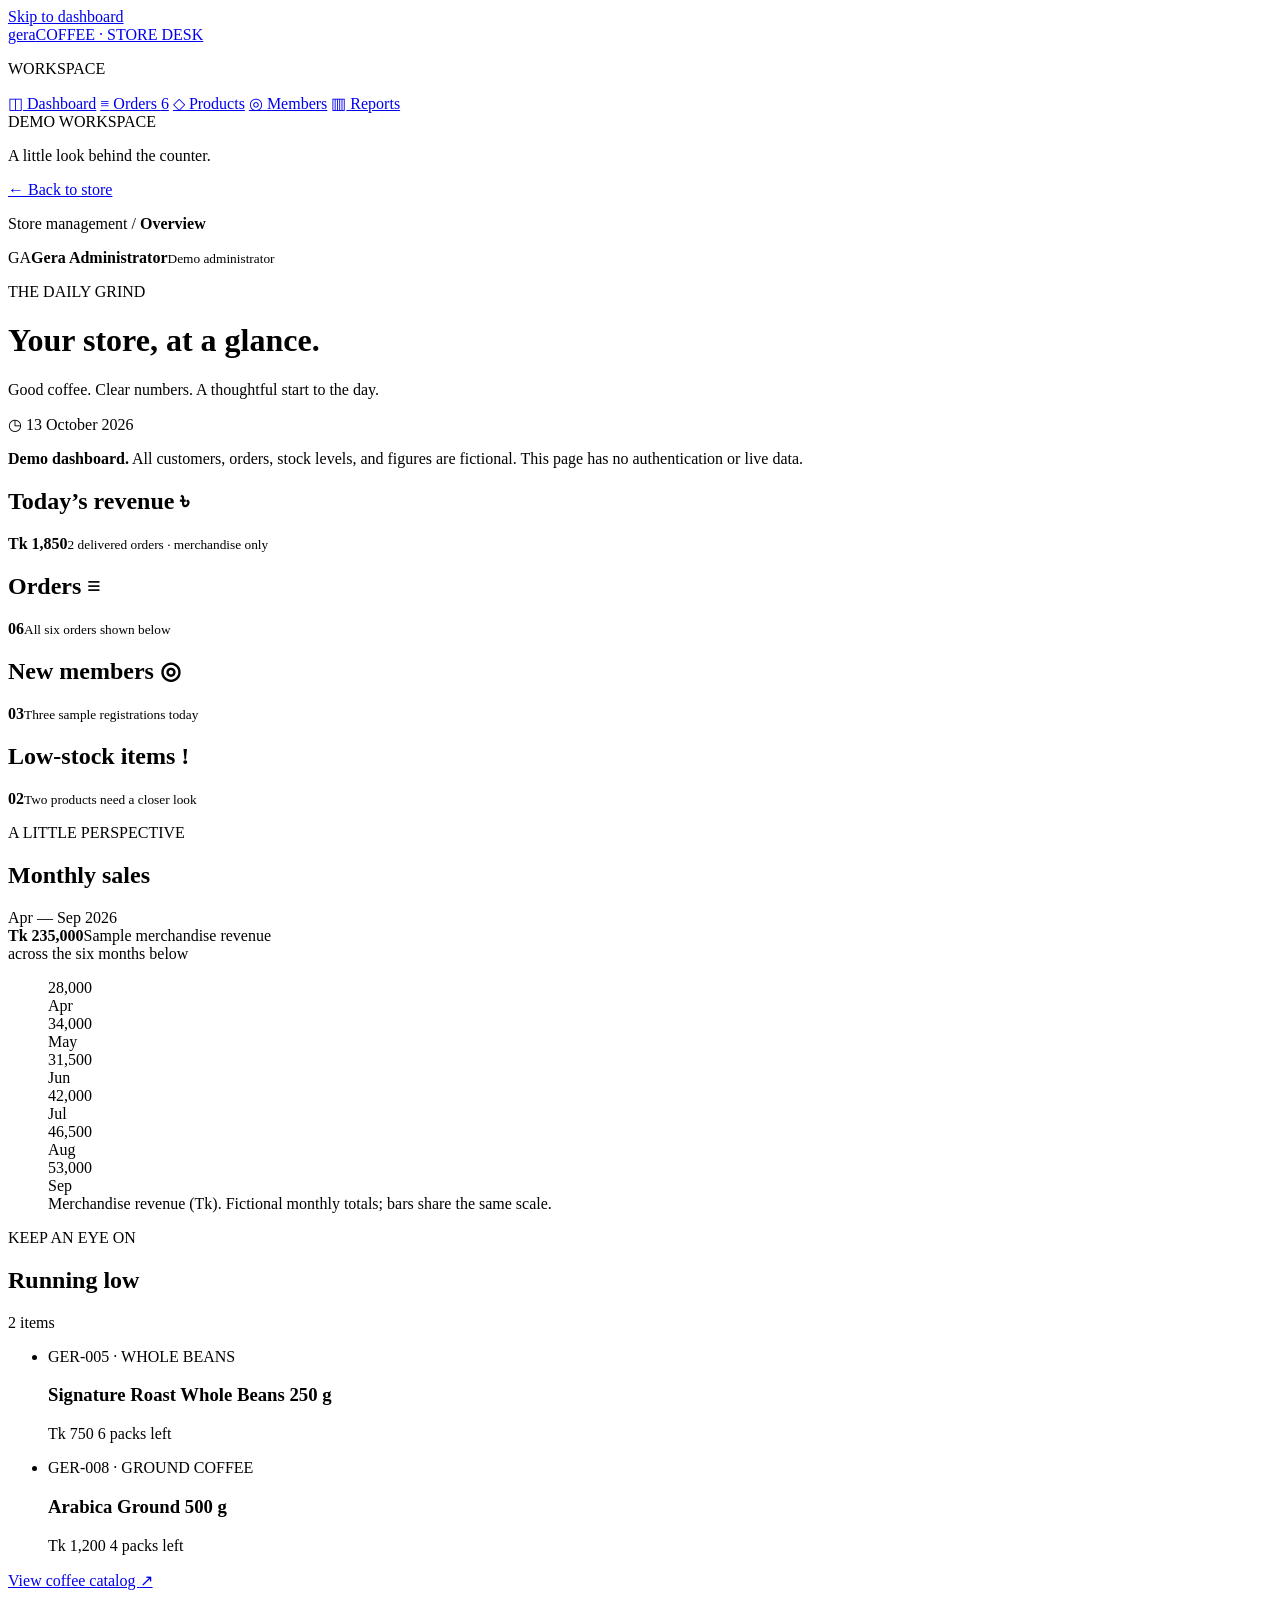
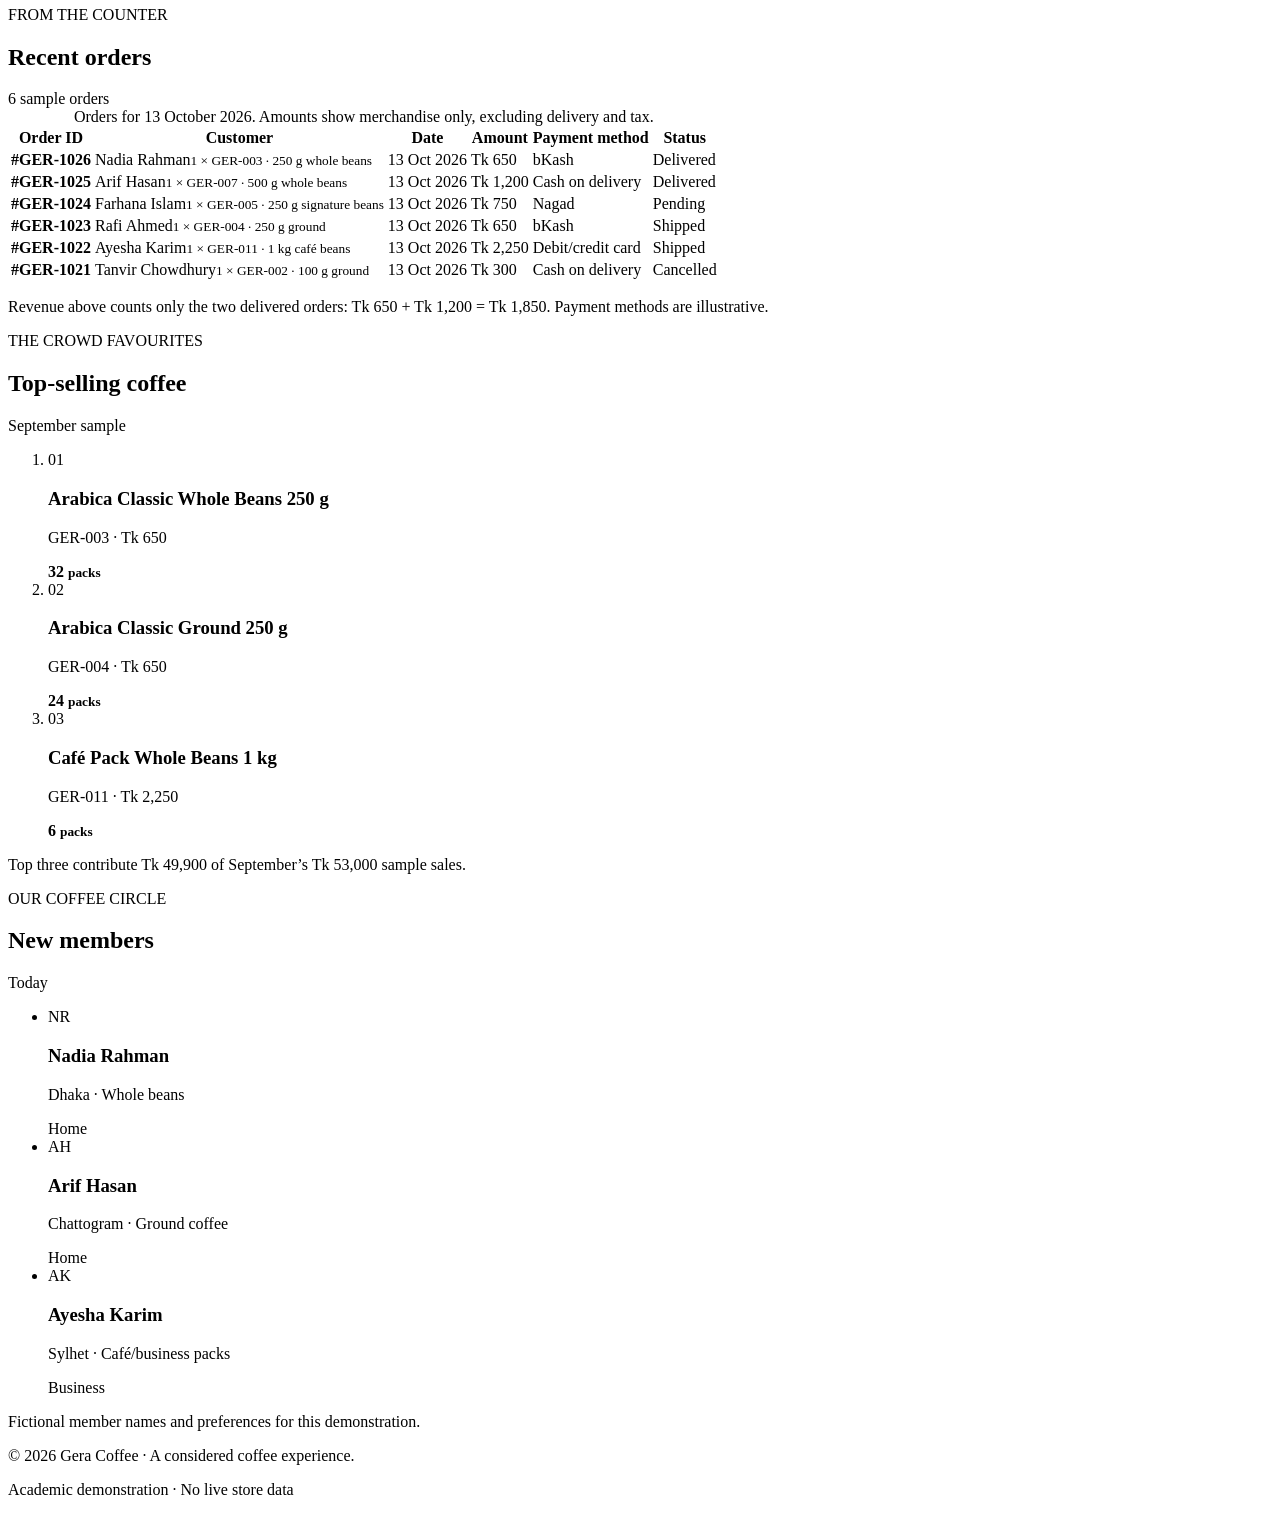
==== admin.html @ 97291df1 "Upload all basic files" ====
<!doctype html>
<!-- Group name: [ADD GROUP NAME]. Members: [ADD EVERY MEMBER NAME AND STUDENT ID]. -->
<html lang="en">
  <head>
    <meta charset="utf-8" />
    <meta name="viewport" content="width=device-width, initial-scale=1" />
    <meta name="robots" content="noindex, nofollow" />
    <meta
      name="description"
      content="Gera Coffee demonstration dashboard with sample orders, sales, products, and members. All figures are fictional."
    />
    <meta name="theme-color" content="#4A281B" />
    <title>Store Dashboard — Gera Coffee Demo</title>
    <link rel="icon" href="images/favicon.svg" type="image/svg+xml">
    <link rel="stylesheet" href="css/style.css" />
    <link rel="stylesheet" href="css/admin.css" />
  </head>
  <body class="admin-body">
    <a class="admin-skip" href="#admin-main">Skip to dashboard</a>
    <div class="admin-layout">
      <!-- Separate dashboard navigation -->
      <aside class="admin-sidebar">
        <a class="admin-brand" href="index.html" aria-label="Gera Coffee home"
          >gera<span>COFFEE · STORE DESK</span></a
        >
        <p class="admin-nav-label">WORKSPACE</p>
        <nav class="admin-nav" aria-label="Administration">
          <a class="admin-nav-active" href="admin.html" aria-current="page"
            ><span aria-hidden="true">◫</span> Dashboard</a
          >
          <a href="#orders"
            ><span aria-hidden="true">≡</span> Orders
            <span class="admin-nav-count">6</span></a
          >
          <a href="#products"><span aria-hidden="true">◇</span> Products</a>
          <a href="#members"><span aria-hidden="true">◎</span> Members</a>
          <a href="#reports"><span aria-hidden="true">▥</span> Reports</a>
        </nav>
        <div class="admin-sidebar-bottom">
          <div class="admin-sidebar-note">
            <span class="admin-small-dot" aria-hidden="true"></span> DEMO
            WORKSPACE
            <p>A little look behind the counter.</p>
          </div>
          <a class="admin-back" href="index.html"
            >← <span>Back to store</span></a
          >
        </div>
      </aside>

      <div class="admin-content">
        <header class="admin-topbar">
          <p>
            Store management <span aria-hidden="true">/</span>
            <strong>Overview</strong>
          </p>
          <div class="admin-profile">
            <span class="admin-avatar" aria-hidden="true">GA</span
            ><span
              ><strong>Gera Administrator</strong
              ><small>Demo administrator</small></span
            >
          </div>
        </header>

        <main id="admin-main" class="admin-main">
          <div class="admin-heading">
            <div>
              <p class="admin-eyebrow">THE DAILY GRIND</p>
              <h1>Your store, at a glance.</h1>
              <p>Good coffee. Clear numbers. A thoughtful start to the day.</p>
            </div>
            <p class="admin-date">
              <span aria-hidden="true">◷</span> 13 October 2026
            </p>
          </div>
          <p class="admin-demo-note">
            <strong>Demo dashboard.</strong> All customers, orders, stock
            levels, and figures are fictional. This page has no authentication
            or live data.
          </p>

          <!-- Four summary cards use the same figures as the tables below. -->
          <section class="admin-stats" aria-label="Today's summary">
            <article class="admin-stat">
              <h2>Today’s revenue <span aria-hidden="true">৳</span></h2>
              <strong>Tk 1,850</strong
              ><small>2 delivered orders · merchandise only</small>
            </article>
            <article class="admin-stat">
              <h2>Orders <span aria-hidden="true">≡</span></h2>
              <strong>06</strong><small>All six orders shown below</small>
            </article>
            <article class="admin-stat">
              <h2>New members <span aria-hidden="true">◎</span></h2>
              <strong>03</strong><small>Three sample registrations today</small>
            </article>
            <article class="admin-stat admin-stat-alert">
              <h2>Low-stock items <span aria-hidden="true">!</span></h2>
              <strong>02</strong><small>Two products need a closer look</small>
            </article>
          </section>

          <div class="admin-report-grid">
            <!-- The chart is constructed entirely with HTML and CSS. -->
            <section
              id="reports"
              class="admin-panel admin-report"
              aria-labelledby="admin-sales-title"
            >
              <div class="admin-panel-heading">
                <div>
                  <p class="admin-eyebrow">A LITTLE PERSPECTIVE</p>
                  <h2 id="admin-sales-title">Monthly sales</h2>
                </div>
                <span class="admin-period">Apr — Sep 2026</span>
              </div>
              <div class="admin-chart-summary">
                <strong>Tk 235,000</strong
                ><span
                  >Sample merchandise revenue<br />across the six months
                  below</span
                >
              </div>
              <figure class="admin-chart">
                <div
                  class="admin-bars"
                  role="list"
                  aria-label="Sample monthly revenue in Bangladeshi taka"
                >
                  <div class="admin-bar-item" role="listitem">
                    <span class="admin-bar-value">28,000</span>
                    <div class="admin-bar-track">
                      <span
                        class="admin-bar admin-bar-apr"
                        aria-hidden="true"
                      ></span>
                    </div>
                    <span class="admin-bar-label">Apr</span>
                  </div>
                  <div class="admin-bar-item" role="listitem">
                    <span class="admin-bar-value">34,000</span>
                    <div class="admin-bar-track">
                      <span
                        class="admin-bar admin-bar-may"
                        aria-hidden="true"
                      ></span>
                    </div>
                    <span class="admin-bar-label">May</span>
                  </div>
                  <div class="admin-bar-item" role="listitem">
                    <span class="admin-bar-value">31,500</span>
                    <div class="admin-bar-track">
                      <span
                        class="admin-bar admin-bar-jun"
                        aria-hidden="true"
                      ></span>
                    </div>
                    <span class="admin-bar-label">Jun</span>
                  </div>
                  <div class="admin-bar-item" role="listitem">
                    <span class="admin-bar-value">42,000</span>
                    <div class="admin-bar-track">
                      <span
                        class="admin-bar admin-bar-jul"
                        aria-hidden="true"
                      ></span>
                    </div>
                    <span class="admin-bar-label">Jul</span>
                  </div>
                  <div class="admin-bar-item" role="listitem">
                    <span class="admin-bar-value">46,500</span>
                    <div class="admin-bar-track">
                      <span
                        class="admin-bar admin-bar-aug"
                        aria-hidden="true"
                      ></span>
                    </div>
                    <span class="admin-bar-label">Aug</span>
                  </div>
                  <div class="admin-bar-item" role="listitem">
                    <span class="admin-bar-value">53,000</span>
                    <div class="admin-bar-track">
                      <span
                        class="admin-bar admin-bar-sep"
                        aria-hidden="true"
                      ></span>
                    </div>
                    <span class="admin-bar-label">Sep</span>
                  </div>
                </div>
                <figcaption>
                  <span class="admin-chart-key" aria-hidden="true"></span>
                  Merchandise revenue (Tk). Fictional monthly totals; bars share
                  the same scale.
                </figcaption>
              </figure>
            </section>

            <section
              class="admin-panel admin-stock"
              aria-labelledby="admin-stock-title"
            >
              <div class="admin-panel-heading">
                <div>
                  <p class="admin-eyebrow">KEEP AN EYE ON</p>
                  <h2 id="admin-stock-title">Running low</h2>
                </div>
                <span class="admin-alert-count">2 items</span>
              </div>
              <ul class="admin-stock-list">
                <li>
                  <span class="admin-stock-sku">GER-005 · WHOLE BEANS</span>
                  <h3>Signature Roast Whole Beans 250 g</h3>
                  <p>Tk 750 <span>6 packs left</span></p>
                  <div class="admin-stock-track" aria-hidden="true">
                    <span class="admin-stock-level-six"></span>
                  </div>
                </li>
                <li>
                  <span class="admin-stock-sku">GER-008 · GROUND COFFEE</span>
                  <h3>Arabica Ground 500 g</h3>
                  <p>Tk 1,200 <span>4 packs left</span></p>
                  <div class="admin-stock-track" aria-hidden="true">
                    <span class="admin-stock-level-four"></span>
                  </div>
                </li>
              </ul>
              <a class="admin-text-link" href="catalog.html"
                >View coffee catalog <span aria-hidden="true">↗</span></a
              >
            </section>
          </div>

          <!-- Recent orders: all amounts are merchandise totals, not payment requests. -->
          <section
            id="orders"
            class="admin-panel admin-orders"
            aria-labelledby="admin-orders-title"
          >
            <div class="admin-panel-heading">
              <div>
                <p class="admin-eyebrow">FROM THE COUNTER</p>
                <h2 id="admin-orders-title">Recent orders</h2>
              </div>
              <span class="admin-period">6 sample orders</span>
            </div>
            <div
              class="admin-table-wrap"
              tabindex="0"
              role="region"
              aria-label="Recent orders, scroll horizontally on small screens"
            >
              <table class="admin-table">
                <caption>
                  Orders for 13 October 2026. Amounts show merchandise only,
                  excluding delivery and tax.
                </caption>
                <thead>
                  <tr>
                    <th scope="col">Order ID</th>
                    <th scope="col">Customer</th>
                    <th scope="col">Date</th>
                    <th scope="col">Amount</th>
                    <th scope="col">Payment method</th>
                    <th scope="col">Status</th>
                  </tr>
                </thead>
                <tbody>
                  <tr>
                    <th scope="row">#GER-1026</th>
                    <td>
                      Nadia Rahman<small>1 × GER-003 · 250 g whole beans</small>
                    </td>
                    <td><time datetime="2026-10-13">13 Oct 2026</time></td>
                    <td>Tk 650</td>
                    <td>bKash</td>
                    <td>
                      <span class="admin-status status--delivered"
                        >Delivered</span
                      >
                    </td>
                  </tr>
                  <tr>
                    <th scope="row">#GER-1025</th>
                    <td>
                      Arif Hasan<small>1 × GER-007 · 500 g whole beans</small>
                    </td>
                    <td><time datetime="2026-10-13">13 Oct 2026</time></td>
                    <td>Tk 1,200</td>
                    <td>Cash on delivery</td>
                    <td>
                      <span class="admin-status status--delivered"
                        >Delivered</span
                      >
                    </td>
                  </tr>
                  <tr>
                    <th scope="row">#GER-1024</th>
                    <td>
                      Farhana Islam<small
                        >1 × GER-005 · 250 g signature beans</small
                      >
                    </td>
                    <td><time datetime="2026-10-13">13 Oct 2026</time></td>
                    <td>Tk 750</td>
                    <td>Nagad</td>
                    <td>
                      <span class="admin-status status--pending">Pending</span>
                    </td>
                  </tr>
                  <tr>
                    <th scope="row">#GER-1023</th>
                    <td>Rafi Ahmed<small>1 × GER-004 · 250 g ground</small></td>
                    <td><time datetime="2026-10-13">13 Oct 2026</time></td>
                    <td>Tk 650</td>
                    <td>bKash</td>
                    <td>
                      <span class="admin-status status--shipped">Shipped</span>
                    </td>
                  </tr>
                  <tr>
                    <th scope="row">#GER-1022</th>
                    <td>
                      Ayesha Karim<small>1 × GER-011 · 1 kg café beans</small>
                    </td>
                    <td><time datetime="2026-10-13">13 Oct 2026</time></td>
                    <td>Tk 2,250</td>
                    <td>Debit/credit card</td>
                    <td>
                      <span class="admin-status status--shipped">Shipped</span>
                    </td>
                  </tr>
                  <tr>
                    <th scope="row">#GER-1021</th>
                    <td>
                      Tanvir Chowdhury<small>1 × GER-002 · 100 g ground</small>
                    </td>
                    <td><time datetime="2026-10-13">13 Oct 2026</time></td>
                    <td>Tk 300</td>
                    <td>Cash on delivery</td>
                    <td>
                      <span class="admin-status status--cancelled"
                        >Cancelled</span
                      >
                    </td>
                  </tr>
                </tbody>
              </table>
            </div>
            <p class="admin-table-note">
              Revenue above counts only the two delivered orders: Tk 650 + Tk
              1,200 = Tk 1,850. Payment methods are illustrative.
            </p>
          </section>

          <div class="admin-bottom-grid">
            <section
              id="products"
              class="admin-panel"
              aria-labelledby="admin-products-title"
            >
              <div class="admin-panel-heading">
                <div>
                  <p class="admin-eyebrow">THE CROWD FAVOURITES</p>
                  <h2 id="admin-products-title">Top-selling coffee</h2>
                </div>
                <span class="admin-period">September sample</span>
              </div>
              <ol class="admin-product-list">
                <li>
                  <span class="admin-product-rank">01</span>
                  <div>
                    <h3>Arabica Classic Whole Beans 250 g</h3>
                    <p>GER-003 · Tk 650</p>
                  </div>
                  <strong>32 <small>packs</small></strong>
                </li>
                <li>
                  <span class="admin-product-rank">02</span>
                  <div>
                    <h3>Arabica Classic Ground 250 g</h3>
                    <p>GER-004 · Tk 650</p>
                  </div>
                  <strong>24 <small>packs</small></strong>
                </li>
                <li>
                  <span class="admin-product-rank">03</span>
                  <div>
                    <h3>Café Pack Whole Beans 1 kg</h3>
                    <p>GER-011 · Tk 2,250</p>
                  </div>
                  <strong>6 <small>packs</small></strong>
                </li>
              </ol>
              <p class="admin-panel-note">
                Top three contribute Tk 49,900 of September’s Tk 53,000 sample
                sales.
              </p>
            </section>
            <section
              id="members"
              class="admin-panel"
              aria-labelledby="admin-members-title"
            >
              <div class="admin-panel-heading">
                <div>
                  <p class="admin-eyebrow">OUR COFFEE CIRCLE</p>
                  <h2 id="admin-members-title">New members</h2>
                </div>
                <span class="admin-period">Today</span>
              </div>
              <ul class="admin-member-list">
                <li>
                  <span class="admin-member-avatar" aria-hidden="true">NR</span>
                  <div>
                    <h3>Nadia Rahman</h3>
                    <p>Dhaka · Whole beans</p>
                  </div>
                  <span class="admin-member-tag">Home</span>
                </li>
                <li>
                  <span class="admin-member-avatar" aria-hidden="true">AH</span>
                  <div>
                    <h3>Arif Hasan</h3>
                    <p>Chattogram · Ground coffee</p>
                  </div>
                  <span class="admin-member-tag">Home</span>
                </li>
                <li>
                  <span class="admin-member-avatar" aria-hidden="true">AK</span>
                  <div>
                    <h3>Ayesha Karim</h3>
                    <p>Sylhet · Café/business packs</p>
                  </div>
                  <span class="admin-member-tag">Business</span>
                </li>
              </ul>
              <p class="admin-panel-note">
                Fictional member names and preferences for this demonstration.
              </p>
            </section>
          </div>
        </main>
        <footer class="admin-footer">
          <p>© 2026 Gera Coffee · A considered coffee experience.</p>
          <p>Academic demonstration · No live store data</p>
        </footer>
      </div>
    </div>
  </body>
</html>
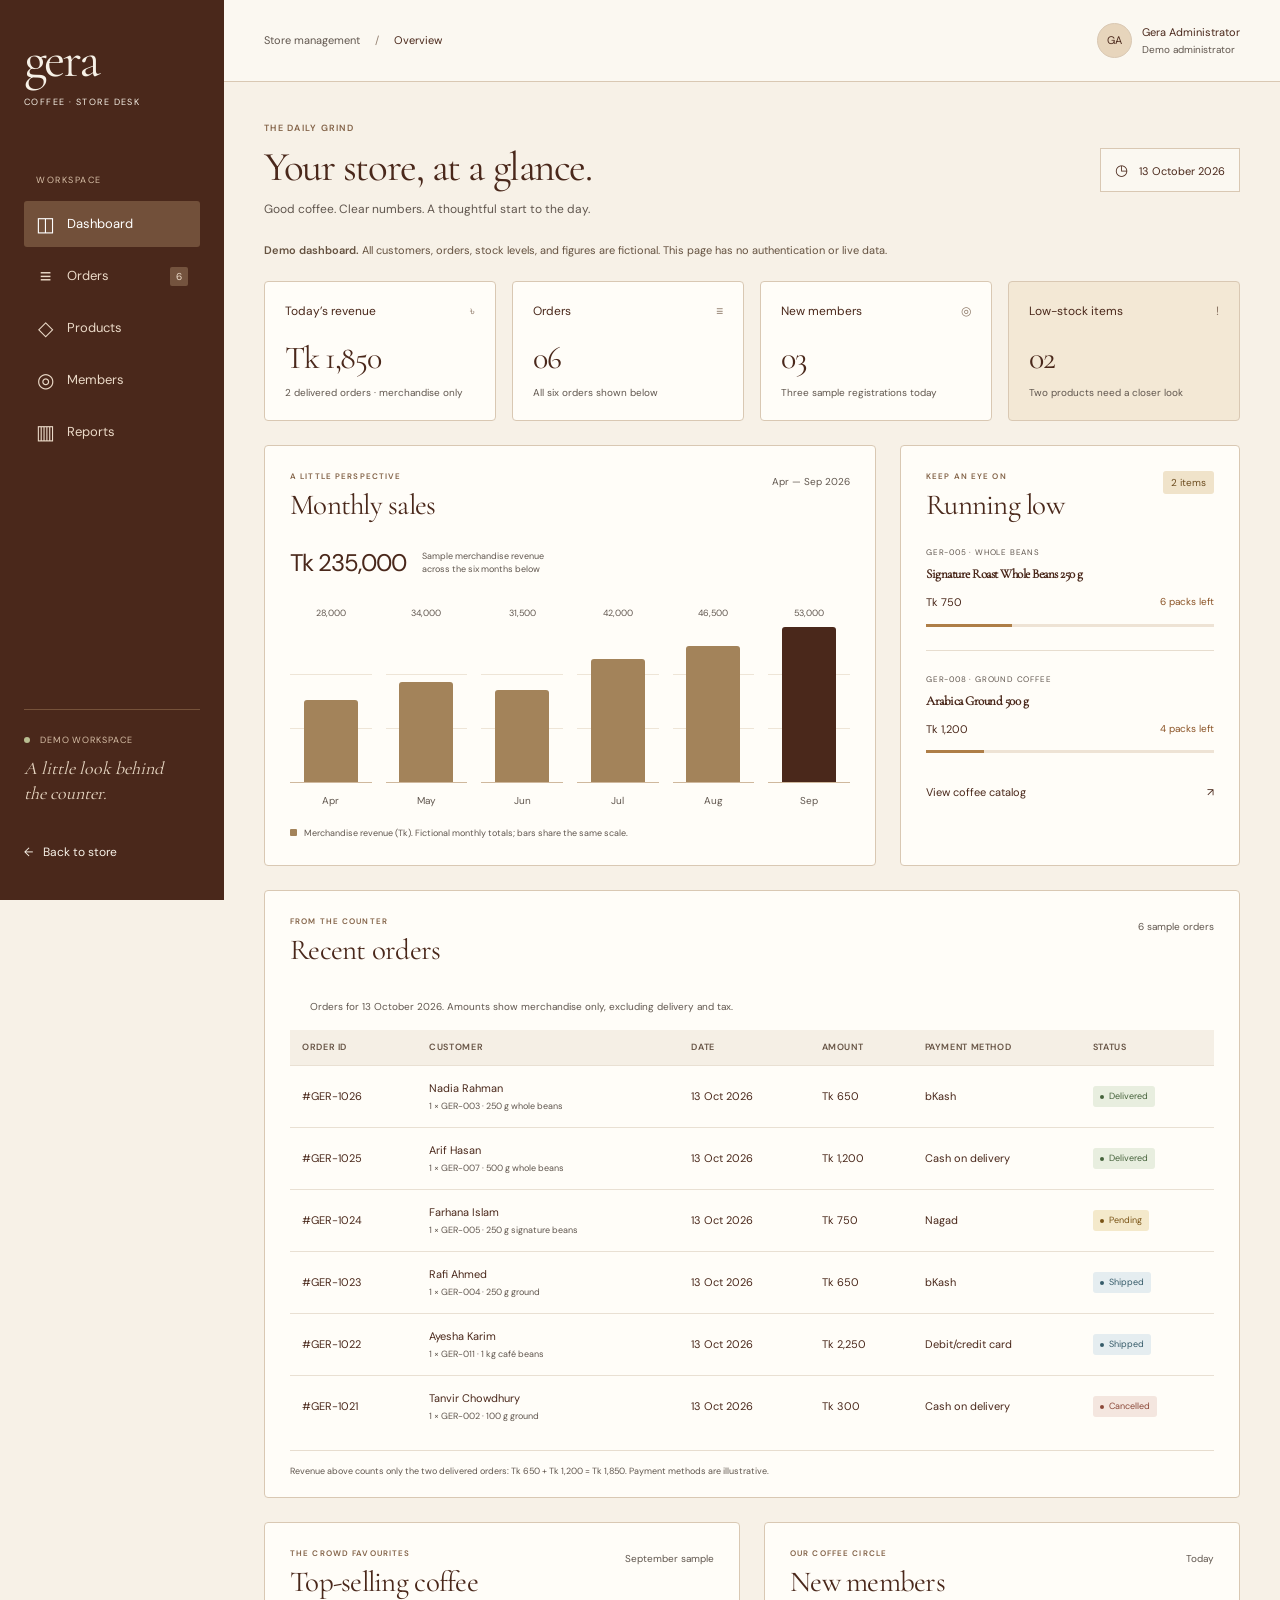
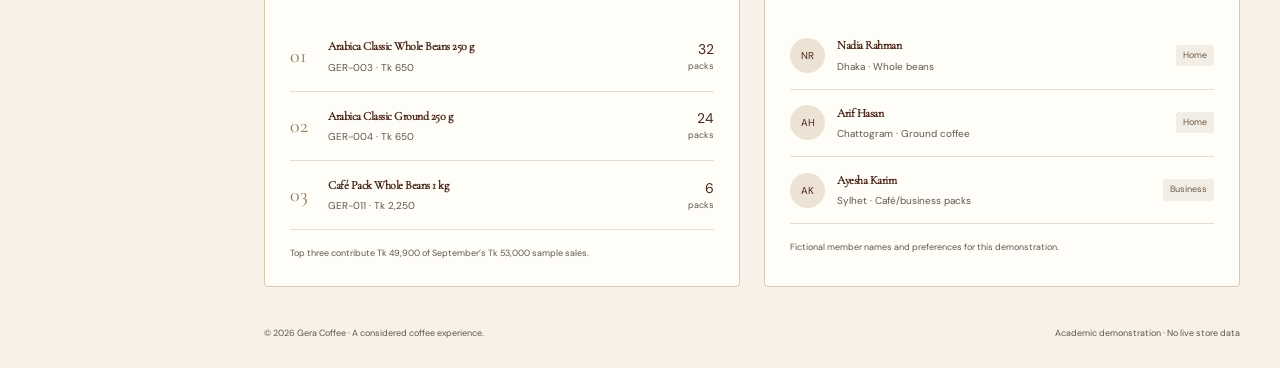
==== commit 80fe5a81: "Deploy the website" ====
--- a/admin.html
+++ b/admin.html
@@ -2,16 +2,7 @@
 <!-- Group name: [ADD GROUP NAME]. Members: [ADD EVERY MEMBER NAME AND STUDENT ID]. -->
 <html lang="en">
   <head>
-    <meta charset="utf-8" />
-    <meta name="viewport" content="width=device-width, initial-scale=1" />
-    <meta name="robots" content="noindex, nofollow" />
-    <meta
-      name="description"
-      content="Gera Coffee demonstration dashboard with sample orders, sales, products, and members. All figures are fictional."
-    />
-    <meta name="theme-color" content="#4A281B" />
     <title>Store Dashboard — Gera Coffee Demo</title>
-    <link rel="icon" href="images/favicon.svg" type="image/svg+xml">
     <link rel="stylesheet" href="css/style.css" />
     <link rel="stylesheet" href="css/admin.css" />
   </head>
--- a/css/style.css
+++ b/css/style.css
@@ -0,0 +1,2140 @@
+/* Gera Coffee — shared storefront styles. */
+@font-face {
+  font-family: "Gera Serif";
+  src: url("../fonts/gera-serif.ttf") format("truetype");
+  font-display: swap;
+  font-weight: 400;
+}
+@font-face {
+  font-family: "Gera Sans";
+  src: url("../fonts/gera-sans.ttf") format("truetype");
+  font-display: swap;
+  font-weight: 400;
+}
+:root {
+  --espresso: #4a281b;
+  --cream: #f7f1e7;
+  --sand: #e7d5bc;
+  --border: #d9c8b3;
+  --muted: #61574f;
+  --caramel: #b77936;
+  --green: #53683b;
+  --white: #fffdf9;
+  --serif: "Gera Serif", Georgia, serif;
+  --sans: "Gera Sans", Arial, sans-serif;
+}
+* {
+  box-sizing: border-box;
+}
+html {
+  scroll-behavior: smooth;
+  scroll-padding-top: 110px;
+}
+body {
+  margin: 0;
+  color: var(--espresso);
+  background: var(--cream);
+  font: 16px/1.65 var(--sans);
+}
+img {
+  display: block;
+  max-width: 100%;
+  height: auto;
+}
+a {
+  color: inherit;
+  text-decoration: none;
+}
+button,
+input,
+select,
+textarea {
+  font: inherit;
+}
+button,
+a,
+input,
+select,
+textarea {
+  -webkit-tap-highlight-color: transparent;
+}
+button {
+  color: inherit;
+  cursor: pointer;
+}
+button:disabled {
+  cursor: not-allowed;
+  opacity: 0.5;
+}
+button,
+input,
+select,
+textarea {
+  border-radius: 2px;
+}
+button {
+  background: none;
+}
+a,
+button {
+  touch-action: manipulation;
+}
+a:hover {
+  color: #855329;
+}
+p {
+  margin: 0 0 1.2em;
+}
+h1,
+h2,
+h3,
+h4 {
+  font-family: var(--serif);
+  font-weight: 400;
+  line-height: 1.06;
+  margin: 0 0 0.55em;
+}
+h1 {
+  font-size: clamp(48px, 5.5vw, 82px);
+  letter-spacing: -2.5px;
+}
+h2 {
+  font-size: clamp(36px, 3.6vw, 53px);
+  letter-spacing: -1.4px;
+}
+h3 {
+  font-size: 29px;
+  letter-spacing: -0.5px;
+}
+small,
+.small {
+  font-size: 13px;
+}
+::selection {
+  background: var(--sand);
+}
+:focus-visible {
+  outline: 3px solid var(--green);
+  outline-offset: 5px;
+}
+button:focus-visible,
+input:focus-visible,
+select:focus-visible,
+textarea:focus-visible {
+  outline-offset: 3px;
+}
+[hidden] {
+  display: none !important;
+}
+.container {
+  width: min(1280px, calc(100% - 112px));
+  margin-inline: auto;
+}
+.muted {
+  color: var(--muted);
+}
+.eyebrow {
+  display: block;
+  font-size: 11px;
+  line-height: 1.4;
+  font-weight: 600;
+  letter-spacing: 2px;
+  text-transform: uppercase;
+  margin-bottom: 23px;
+}
+.eyebrow::before {
+  content: "";
+  display: inline-block;
+  width: 23px;
+  height: 1px;
+  background: currentColor;
+  vertical-align: middle;
+  margin-right: 12px;
+}
+.section {
+  padding-block: 88px;
+}
+.section-heading,
+.split-heading {
+  display: flex;
+  align-items: end;
+  justify-content: space-between;
+  gap: 30px;
+  margin-bottom: 34px;
+}
+.section-heading h2 {
+  margin-bottom: 0;
+}
+.section-heading p {
+  max-width: 440px;
+  margin-bottom: 5px;
+}
+.text-link {
+  display: inline-flex;
+  align-items: center;
+  gap: 24px;
+  border-bottom: 1px solid var(--espresso);
+  padding: 9px 0;
+  font-size: 13px;
+  font-weight: 600;
+}
+.text-link:hover {
+  gap: 30px;
+}
+.arrow {
+  font-size: 22px;
+  font-weight: 400;
+  line-height: 1;
+}
+.button {
+  display: inline-flex;
+  align-items: center;
+  justify-content: center;
+  gap: 35px;
+  min-height: 50px;
+  padding: 13px 25px;
+  color: var(--cream);
+  background: var(--espresso);
+  border: 1px solid var(--espresso);
+  font-size: 13px;
+  font-weight: 500;
+  letter-spacing: 0.15px;
+  transition:
+    background 0.2s,
+    color 0.2s;
+}
+.button:hover {
+  background: #6b3e2c;
+  color: var(--white);
+}
+.button-secondary {
+  background: transparent;
+  color: var(--espresso);
+}
+.button-secondary:hover {
+  background: var(--sand);
+  color: var(--espresso);
+}
+.skip-link {
+  position: fixed;
+  top: -80px;
+  left: 20px;
+  z-index: 20;
+  background: var(--espresso);
+  color: white;
+  padding: 12px 20px;
+}
+.skip-link:focus {
+  top: 12px;
+}
+.top-note {
+  text-align: center;
+  padding: 7px 16px;
+  background: var(--espresso);
+  color: #f2e3cc;
+  font-size: 10px;
+  letter-spacing: 1.4px;
+  text-transform: uppercase;
+}
+.site-header {
+  border-bottom: 1px solid var(--border);
+  position: relative;
+  z-index: 5;
+  background: var(--cream);
+}
+.header-inner {
+  min-height: 96px;
+  display: flex;
+  align-items: center;
+  justify-content: space-between;
+  gap: 35px;
+}
+.brand img {
+  width: 143px;
+  height: 58px;
+  object-fit: contain;
+}
+.main-nav {
+  display: flex;
+  gap: 29px;
+  align-items: center;
+}
+.main-nav a {
+  position: relative;
+  font-size: 12px;
+  white-space: nowrap;
+  padding: 12px 0;
+}
+.main-nav a[aria-current="page"]::after {
+  content: "";
+  position: absolute;
+  bottom: 4px;
+  left: 0;
+  width: 100%;
+  height: 1px;
+  background: var(--espresso);
+}
+.main-nav .nav-checkout {
+  border: 1px solid var(--border);
+  padding: 10px 17px;
+  display: flex;
+  align-items: center;
+  gap: 8px;
+}
+.main-nav .nav-checkout[aria-current="page"]::after {
+  display: none;
+}
+.main-nav .nav-checkout[aria-current="page"] {
+  background: var(--sand);
+}
+.icon {
+  width: 18px;
+  height: 18px;
+  fill: none;
+  stroke: currentColor;
+  stroke-width: 1.4;
+  stroke-linecap: round;
+  stroke-linejoin: round;
+  vertical-align: middle;
+}
+.menu-toggle {
+  display: none;
+  align-items: center;
+  gap: 9px;
+  border: 0;
+  min-height: 44px;
+  padding: 10px;
+  font-size: 12px;
+}
+.hero {
+  display: grid;
+  grid-template-columns: 1fr 1fr;
+  min-height: 640px;
+}
+.hero-copy {
+  padding: 71px 50px 45px 0;
+  align-self: center;
+}
+.hero h1 {
+  font-size: clamp(58px, 5.6vw, 84px);
+  max-width: 600px;
+}
+.hero h1 em {
+  font-weight: 400;
+  color: #876544;
+}
+.hero-copy > p {
+  max-width: 380px;
+  color: var(--muted);
+  font-size: 14px;
+  line-height: 1.85;
+  margin: 23px 0 27px;
+}
+.hero-actions {
+  display: flex;
+  gap: 28px;
+  align-items: center;
+}
+.hero-footnote {
+  display: flex;
+  gap: 23px;
+  font-size: 10px;
+  letter-spacing: 0.8px;
+  text-transform: uppercase;
+  margin-top: 51px;
+  align-items: center;
+  color: var(--muted);
+}
+.hero-footnote span + span {
+  border-left: 1px solid var(--border);
+  padding-left: 23px;
+}
+.hero-visual {
+  position: relative;
+  background: #e4d9c6;
+  overflow: hidden;
+  margin: 30px 0;
+  min-height: 570px;
+}
+.hero-visual > img {
+  width: 100%;
+  height: 100%;
+  object-fit: cover;
+  position: absolute;
+  inset: 0;
+}
+.image-label {
+  position: absolute;
+  left: 24px;
+  bottom: 23px;
+  background: rgba(247, 241, 231, 0.92);
+  padding: 13px 18px;
+  font-size: 10px;
+  letter-spacing: 1.6px;
+  text-transform: uppercase;
+  display: flex;
+  align-items: center;
+  gap: 23px;
+}
+.round-stamp {
+  position: absolute;
+  right: 22px;
+  top: 22px;
+  width: 83px;
+  height: 83px;
+  border: 1px solid rgba(74, 40, 27, 0.4);
+  border-radius: 50%;
+  display: grid;
+  place-content: center;
+  text-align: center;
+  font-size: 10px;
+  line-height: 1.6;
+  letter-spacing: 1px;
+  transform: rotate(12deg);
+  background: #f7f1e7bf;
+}
+.hero-index {
+  position: absolute;
+  left: 24px;
+  top: 24px;
+  font-size: 11px;
+  letter-spacing: 2px;
+}
+.values-strip {
+  border-top: 1px solid var(--border);
+  border-bottom: 1px solid var(--border);
+}
+.values-inner {
+  display: grid;
+  grid-template-columns: repeat(3, 1fr);
+  padding-block: 24px;
+}
+.value {
+  display: flex;
+  align-items: center;
+  justify-content: center;
+  gap: 15px;
+  font-size: 12px;
+  letter-spacing: 0.4px;
+}
+.value + .value {
+  border-left: 1px solid var(--border);
+}
+.value .icon {
+  width: 25px;
+  height: 25px;
+}
+.product-grid {
+  display: grid;
+  grid-template-columns: repeat(3, minmax(0, 1fr));
+  gap: 28px;
+}
+.product-card {
+  min-width: 0;
+}
+.product-image {
+  position: relative;
+  overflow: hidden;
+  background: #e7dfd2;
+}
+.product-image img {
+  width: 100%;
+  aspect-ratio: 1.1;
+  object-fit: cover;
+  transition: transform 0.55s;
+}
+.product-card:hover .product-image img {
+  transform: scale(1.035);
+}
+.product-badge {
+  position: absolute;
+  left: 17px;
+  top: 17px;
+  background: var(--cream);
+  padding: 5px 10px;
+  text-transform: uppercase;
+  letter-spacing: 1.2px;
+  font-size: 9px;
+}
+.product-card-footer {
+  display: flex;
+  align-items: start;
+  justify-content: space-between;
+  gap: 12px;
+  padding-top: 20px;
+}
+.product-card h3 {
+  font-size: 26px;
+  margin: 7px 0 10px;
+}
+.product-card .category {
+  font-size: 9px;
+  letter-spacing: 1.7px;
+  text-transform: uppercase;
+  color: var(--muted);
+}
+.product-card .price {
+  font-size: 13px;
+}
+.product-card .circle-link {
+  border: 1px solid var(--border);
+  width: 38px;
+  height: 38px;
+  display: grid;
+  place-items: center;
+  border-radius: 50%;
+  flex-shrink: 0;
+  margin-top: 22px;
+}
+.product-card:hover .circle-link {
+  background: var(--espresso);
+  color: var(--cream);
+}
+.origin {
+  display: grid;
+  grid-template-columns: 1.05fr 1fr;
+  align-items: center;
+  gap: 90px;
+  padding-block: 35px 95px;
+}
+.origin-photo {
+  position: relative;
+}
+.origin-photo > img {
+  width: 100%;
+  height: 500px;
+  object-fit: cover;
+}
+.origin-photo figcaption {
+  font-size: 10px;
+  margin-top: 10px;
+  color: var(--muted);
+  letter-spacing: 0.5px;
+}
+.origin figure {
+  margin: 0;
+}
+.origin-copy h2 {
+  font-size: clamp(40px, 4vw, 59px);
+}
+.origin-copy p {
+  color: var(--muted);
+  font-size: 14px;
+  line-height: 1.9;
+}
+.origin-detail {
+  display: flex;
+  gap: 50px;
+  margin: 25px 0 20px;
+  padding-top: 23px;
+  border-top: 1px solid var(--border);
+}
+.origin-detail strong {
+  font-family: var(--serif);
+  font-size: 24px;
+  display: block;
+  font-weight: 400;
+}
+.origin-detail span {
+  font-size: 10px;
+  letter-spacing: 1px;
+  text-transform: uppercase;
+}
+.ritual-banner {
+  background: var(--espresso);
+  color: var(--cream);
+  padding: 58px 0;
+}
+.ritual-inner {
+  display: flex;
+  align-items: center;
+  justify-content: space-between;
+  gap: 35px;
+}
+.ritual-inner h2 {
+  margin: 0;
+  font-size: 44px;
+}
+.ritual-inner p {
+  color: #dcc8b5;
+  margin: 13px 0 0;
+  font-size: 13px;
+  max-width: 550px;
+}
+.ritual-inner .button {
+  background: var(--cream);
+  color: var(--espresso);
+  flex-shrink: 0;
+}
+.business-section {
+  padding: 56px 0;
+}
+.business-section summary {
+  cursor: pointer;
+  list-style: none;
+  display: flex;
+  align-items: center;
+  justify-content: space-between;
+  gap: 20px;
+  min-height: 65px;
+}
+.business-section summary::-webkit-details-marker {
+  display: none;
+}
+.business-section summary h2 {
+  font-size: 30px;
+  letter-spacing: -0.6px;
+  margin: 0;
+}
+.business-section summary::after {
+  content: "+";
+  font-size: 30px;
+}
+.business-section details[open] summary::after {
+  content: "−";
+}
+.business-section .intro {
+  max-width: 790px;
+  font-size: 14px;
+  color: var(--muted);
+  margin: 20px 0 25px;
+}
+.canvas-grid {
+  display: grid;
+  grid-template-columns: repeat(3, minmax(0, 1fr));
+  gap: 1px;
+  background: var(--border);
+  border: 1px solid var(--border);
+}
+.canvas-grid article {
+  background: var(--cream);
+  padding: 25px;
+}
+.canvas-grid h3 {
+  font-family: var(--sans);
+  font-size: 13px;
+  letter-spacing: 0;
+  font-weight: 600;
+  line-height: 1.4;
+}
+.canvas-grid p {
+  font-size: 12px;
+  color: var(--muted);
+  margin-bottom: 0;
+}
+.canvas-number {
+  display: block;
+  font-size: 10px;
+  color: var(--muted);
+  margin-bottom: 18px;
+}
+.site-footer {
+  border-top: 1px solid var(--border);
+  padding: 50px 0 22px;
+  background: #f0e7da;
+}
+.footer-grid {
+  display: grid;
+  grid-template-columns: 1.7fr 1fr 1fr 1fr;
+  gap: 45px;
+}
+.footer-brand img {
+  width: 140px;
+  height: 57px;
+  margin-bottom: 18px;
+}
+.footer-brand p {
+  font-size: 12px;
+  max-width: 210px;
+  color: var(--muted);
+}
+.footer-grid h2 {
+  font: 600 10px/1.5 var(--sans);
+  text-transform: uppercase;
+  letter-spacing: 1.5px;
+  margin: 7px 0 19px;
+}
+.footer-grid ul {
+  padding: 0;
+  margin: 0;
+  list-style: none;
+}
+.footer-grid li {
+  font-size: 12px;
+  margin: 8px 0;
+}
+.footer-grid address {
+  font-size: 12px;
+  font-style: normal;
+}
+.footer-bottom {
+  border-top: 1px solid var(--border);
+  display: flex;
+  justify-content: space-between;
+  gap: 20px;
+  font-size: 10px;
+  color: var(--muted);
+  margin-top: 38px;
+  padding-top: 20px;
+}
+.page-intro {
+  padding: 56px 0 35px;
+}
+.page-intro h1 {
+  font-size: clamp(46px, 5vw, 66px);
+  margin: 0 0 15px;
+}
+.page-intro p {
+  max-width: 620px;
+  font-size: 14px;
+  color: var(--muted);
+}
+.catalog-toolbar {
+  display: flex;
+  align-items: center;
+  justify-content: space-between;
+  gap: 25px;
+  border-bottom: 1px solid var(--border);
+  padding-bottom: 25px;
+  margin-bottom: 32px;
+}
+.filter-group {
+  display: flex;
+  gap: 8px;
+  flex-wrap: wrap;
+}
+.filter-button {
+  padding: 10px 18px;
+  border: 1px solid var(--border);
+  font-size: 12px;
+  min-height: 43px;
+}
+.filter-button[aria-pressed="true"] {
+  background: var(--espresso);
+  color: var(--cream);
+  border-color: var(--espresso);
+}
+.search-field {
+  position: relative;
+  max-width: 290px;
+  flex: 1;
+}
+.search-field input {
+  width: 100%;
+  background: transparent;
+  border: 0;
+  border-bottom: 1px solid var(--espresso);
+  padding: 10px 30px 10px 2px;
+  font-size: 12px;
+  min-height: 43px;
+}
+.search-field .icon {
+  position: absolute;
+  right: 2px;
+  top: 12px;
+}
+.results-line {
+  display: flex;
+  justify-content: space-between;
+  align-items: center;
+  margin-bottom: 23px;
+  font-size: 11px;
+  color: var(--muted);
+}
+.catalog-grid {
+  display: grid;
+  grid-template-columns: repeat(3, minmax(0, 1fr));
+  gap: 40px 28px;
+}
+.catalog-grid figure {
+  margin: 0;
+}
+.catalog-grid .product-image img {
+  aspect-ratio: 1.18;
+}
+.catalog-grid figcaption {
+  font-size: 10px;
+  color: var(--muted);
+  margin-top: 6px;
+}
+.catalog-grid h3 {
+  font-size: 24px;
+}
+.catalog-grid .product-card-footer {
+  padding-top: 11px;
+}
+.catalog-comparison {
+  padding-block: 70px 85px;
+}
+.catalog-comparison h2 {
+  font-size: 38px;
+}
+.table-wrap {
+  max-width: 100%;
+  overflow: auto;
+  border: 1px solid var(--border);
+  background: var(--white);
+}
+table {
+  width: 100%;
+  border-collapse: collapse;
+  text-align: left;
+  font-size: 12px;
+}
+caption {
+  text-align: left;
+  padding: 18px 20px;
+  font-size: 12px;
+  color: var(--muted);
+}
+th {
+  font-size: 10px;
+  font-weight: 600;
+  text-transform: uppercase;
+  letter-spacing: 0.7px;
+  background: #eee3d4;
+}
+th,
+td {
+  padding: 16px 20px;
+  border-bottom: 1px solid #e7dacb;
+  vertical-align: middle;
+}
+th[scope="row"] {
+  background: none;
+  font: inherit;
+  letter-spacing: 0;
+  text-transform: none;
+}
+td a {
+  text-decoration: underline;
+  text-underline-offset: 4px;
+}
+td:first-child {
+  white-space: nowrap;
+}
+tbody tr:last-child td {
+  border-bottom: 0;
+}
+.status {
+  display: inline-flex;
+  align-items: center;
+  gap: 6px;
+  border-radius: 20px;
+  background: #edf0e5;
+  color: #42542d;
+  font-size: 10px;
+  padding: 4px 9px;
+  white-space: nowrap;
+}
+.status::before {
+  content: "";
+  width: 4px;
+  height: 4px;
+  background: currentColor;
+  border-radius: 50%;
+}
+.status-low {
+  background: #f5e9d1;
+  color: #78520e;
+}
+.no-results {
+  padding: 55px 20px;
+  text-align: center;
+  border: 1px solid var(--border);
+  grid-column: 1/-1;
+}
+.breadcrumb {
+  font-size: 11px;
+  color: var(--muted);
+  display: flex;
+  gap: 10px;
+  flex-wrap: wrap;
+  padding-top: 29px;
+  margin-bottom: 31px;
+}
+.breadcrumb a {
+  text-decoration: underline;
+  text-underline-offset: 3px;
+}
+.product-layout {
+  display: grid;
+  grid-template-columns: 1fr 1fr;
+  gap: 75px;
+  padding-bottom: 70px;
+}
+.gallery-main {
+  background: var(--sand);
+  position: relative;
+}
+.gallery-main > img {
+  width: 100%;
+  aspect-ratio: 1.04;
+  object-fit: cover;
+}
+.gallery-main .product-badge {
+  top: 20px;
+  left: 20px;
+}
+.thumbnail-list {
+  display: grid;
+  grid-template-columns: repeat(4, 1fr);
+  gap: 12px;
+  margin-top: 12px;
+}
+.thumbnail {
+  border: 1px solid transparent;
+  padding: 0;
+  overflow: hidden;
+}
+.thumbnail[aria-pressed="true"] {
+  border-color: var(--espresso);
+  outline: 1px solid var(--espresso);
+  outline-offset: 3px;
+}
+.thumbnail img {
+  width: 100%;
+  aspect-ratio: 1.3;
+  object-fit: cover;
+}
+.product-info {
+  padding: 15px 0;
+}
+.product-info h1 {
+  font-size: clamp(43px, 4.2vw, 62px);
+  letter-spacing: -1.5px;
+}
+.product-info .eyebrow {
+  margin-bottom: 15px;
+}
+.product-info > .muted {
+  font-size: 14px;
+}
+.product-price {
+  display: flex;
+  align-items: center;
+  gap: 15px;
+  margin: 22px 0 4px;
+  font-size: 23px;
+}
+.product-price del {
+  font-size: 15px;
+  color: var(--muted);
+}
+.price-note {
+  font-size: 10px;
+  color: var(--muted);
+  margin-bottom: 22px;
+}
+.spec-list {
+  display: grid;
+  grid-template-columns: 1fr 1fr;
+  border-top: 1px solid var(--border);
+  border-bottom: 1px solid var(--border);
+  padding: 20px 0;
+  margin: 25px 0;
+  gap: 19px;
+}
+.spec-list dt {
+  font-size: 9px;
+  letter-spacing: 1.3px;
+  text-transform: uppercase;
+  color: var(--muted);
+}
+.spec-list dd {
+  font-size: 13px;
+  margin: 5px 0 0;
+}
+.product-info .button {
+  width: 100%;
+  margin-top: 5px;
+}
+.product-disclosure {
+  font-size: 10px;
+  color: var(--muted);
+  margin: 14px 0;
+}
+.detail-panels {
+  display: grid;
+  grid-template-columns: repeat(3, 1fr);
+  gap: 45px;
+  border-top: 1px solid var(--border);
+  padding: 45px 0 65px;
+}
+.detail-panels h2 {
+  font-size: 29px;
+  letter-spacing: -0.5px;
+}
+.detail-panels p {
+  font-size: 13px;
+  color: var(--muted);
+}
+.reviews {
+  padding: 50px 0 75px;
+  border-top: 1px solid var(--border);
+}
+.review-grid {
+  display: grid;
+  grid-template-columns: 1fr 1fr;
+  gap: 28px;
+}
+.review-card {
+  padding: 27px;
+  border: 1px solid var(--border);
+}
+.review-meta {
+  display: flex;
+  justify-content: space-between;
+  font-size: 11px;
+}
+.review-card blockquote {
+  margin: 18px 0;
+  font-family: var(--serif);
+  font-size: 24px;
+  line-height: 1.35;
+}
+.review-stars {
+  color: #81551f;
+  font-size: 14px;
+  letter-spacing: 3px;
+}
+.notice {
+  padding: 16px 18px;
+  border-left: 2px solid var(--green);
+  background: #edf0e5;
+  color: #42542d;
+  font-size: 12px;
+}
+.form-layout {
+  padding-bottom: 75px;
+}
+.form-panel {
+  background: var(--white);
+  border: 1px solid var(--border);
+  padding: 35px;
+}
+.form-grid {
+  display: grid;
+  grid-template-columns: repeat(2, minmax(0, 1fr));
+  gap: 22px;
+}
+.field-full {
+  grid-column: 1/-1;
+}
+.field label {
+  display: block;
+  font-size: 12px;
+  font-weight: 500;
+  margin-bottom: 7px;
+}
+.field input,
+.field select,
+.field textarea {
+  width: 100%;
+  padding: 12px 14px;
+  border: 1px solid var(--border);
+  background: var(--white);
+  color: var(--espresso);
+  min-height: 47px;
+  min-width: 0;
+  font-size: 14px;
+}
+.field textarea {
+  resize: vertical;
+  min-height: 105px;
+}
+.field small {
+  display: block;
+  color: var(--muted);
+  font-size: 11px;
+  margin-top: 6px;
+}
+fieldset {
+  border: 0;
+  padding: 0;
+  margin: 0 0 32px;
+  min-width: 0;
+}
+legend {
+  font: 400 28px/1.2 var(--serif);
+  padding: 0;
+  margin-bottom: 24px;
+}
+.choice-row {
+  display: flex;
+  gap: 18px;
+  flex-wrap: wrap;
+}
+.check-label {
+  display: flex;
+  align-items: flex-start;
+  gap: 10px;
+  font-size: 12px;
+  cursor: pointer;
+  min-height: 28px;
+}
+.check-label input {
+  margin-top: 5px;
+  accent-color: var(--espresso);
+  flex-shrink: 0;
+  width: 16px;
+  height: 16px;
+}
+.form-actions {
+  display: flex;
+  align-items: center;
+  gap: 16px;
+  margin-top: 25px;
+}
+.form-result {
+  margin-top: 24px;
+}
+.order-summary {
+  min-width: 0;
+}
+.order-summary h2 {
+  font-size: 32px;
+}
+.order-summary table {
+  font-size: 11px;
+}
+.order-summary th,
+.order-summary td {
+  padding: 13px 12px;
+}
+.order-summary tfoot th {
+  background: none;
+  letter-spacing: 0;
+  text-transform: none;
+  font-size: 12px;
+}
+.order-summary tfoot tr:last-child {
+  background: #eee3d4;
+  font-weight: 600;
+}
+.summary-product {
+  min-width: 130px;
+}
+.summary-product small {
+  display: block;
+  color: var(--muted);
+}
+.demo-note {
+  font-size: 11px;
+  color: var(--muted);
+  margin-top: 15px;
+}
+.toast {
+  position: fixed;
+  bottom: 24px;
+  right: 24px;
+  max-width: calc(100% - 48px);
+  background: var(--espresso);
+  color: var(--cream);
+  padding: 16px 22px;
+  z-index: 30;
+  font-size: 13px;
+  box-shadow: 0 6px 30px #4a281b22;
+}
+.terms-details {
+  font-size: 12px;
+  margin: 18px 0;
+}
+.terms-details summary {
+  cursor: pointer;
+  text-decoration: underline;
+  text-underline-offset: 4px;
+}
+.terms-details p {
+  margin-top: 12px;
+  color: var(--muted);
+}
+.gallery-note {
+  font-size: 10px;
+  color: var(--muted);
+  margin-top: 12px;
+}
+.visually-hidden {
+  position: absolute;
+  width: 1px;
+  height: 1px;
+  padding: 0;
+  margin: -1px;
+  overflow: hidden;
+  clip: rect(0, 0, 0, 0);
+  white-space: nowrap;
+  border: 0;
+}
+@media (min-width: 1600px) {
+  .hero {
+    min-height: 700px;
+  }
+  .hero-visual {
+    min-height: 630px;
+  }
+}
+@media (max-width: 1100px) {
+  .container {
+    width: calc(100% - 64px);
+  }
+  .main-nav {
+    gap: 18px;
+  }
+  .hero-copy {
+    padding-right: 30px;
+  }
+  .hero h1 {
+    font-size: 64px;
+  }
+  .hero-visual {
+    min-height: 540px;
+  }
+  .hero-actions {
+    gap: 15px;
+  }
+  .hero-actions .text-link {
+    gap: 10px;
+  }
+  .origin {
+    gap: 50px;
+  }
+  .product-layout {
+    gap: 40px;
+  }
+  .footer-grid {
+    gap: 25px;
+  }
+  .product-grid,
+  .catalog-grid {
+    gap: 23px;
+  }
+  .hero-footnote {
+    gap: 15px;
+  }
+  .hero-footnote span + span {
+    padding-left: 15px;
+  }
+}
+@media (max-width: 800px) {
+  html {
+    scroll-padding-top: 30px;
+  }
+  .container {
+    width: calc(100% - 40px);
+  }
+  .header-inner {
+    min-height: 80px;
+    gap: 15px;
+    flex-wrap: wrap;
+  }
+  .brand img {
+    width: 123px;
+    height: 53px;
+  }
+  .menu-toggle {
+    display: inline-flex;
+  }
+  .main-nav {
+    width: 100%;
+    padding: 0 0 18px;
+    flex-wrap: wrap;
+    gap: 8px 22px;
+  }
+  .js .main-nav {
+    display: none;
+  }
+  .js .main-nav.is-open {
+    display: flex;
+  }
+  .main-nav a {
+    font-size: 12px;
+  }
+  .hero {
+    grid-template-columns: 1fr 1fr;
+    min-height: 500px;
+  }
+  .hero-copy {
+    padding: 43px 20px 37px 0;
+  }
+  .hero h1 {
+    font-size: 50px;
+    letter-spacing: -1.7px;
+  }
+  .hero-copy > p {
+    font-size: 12px;
+  }
+  .hero-actions {
+    align-items: start;
+    flex-direction: column;
+    gap: 13px;
+  }
+  .hero-visual {
+    min-height: 440px;
+    margin-block: 20px;
+  }
+  .hero-footnote {
+    margin-top: 26px;
+    font-size: 8px;
+    gap: 10px;
+  }
+  .hero-footnote span + span {
+    padding-left: 10px;
+  }
+  .round-stamp {
+    width: 67px;
+    height: 67px;
+    right: 15px;
+    top: 15px;
+    font-size: 8px;
+  }
+  .image-label {
+    left: 12px;
+    bottom: 15px;
+    font-size: 8px;
+    padding: 10px;
+  }
+  .value {
+    font-size: 10px;
+    gap: 8px;
+  }
+  .value .icon {
+    width: 20px;
+  }
+  .section {
+    padding-block: 60px;
+  }
+  .section-heading {
+    gap: 18px;
+  }
+  .product-card h3 {
+    font-size: 23px;
+  }
+  .product-grid {
+    gap: 18px;
+  }
+  .product-badge {
+    font-size: 8px;
+    left: 12px;
+    top: 12px;
+  }
+  .origin {
+    gap: 30px;
+    padding-block: 15px 65px;
+  }
+  .origin-photo > img {
+    height: 420px;
+  }
+  .origin-copy h2 {
+    font-size: 39px;
+  }
+  .origin-copy p {
+    font-size: 12px;
+  }
+  .origin-detail {
+    gap: 25px;
+  }
+  .ritual-inner h2 {
+    font-size: 34px;
+  }
+  .ritual-inner .button {
+    gap: 15px;
+  }
+  .footer-grid {
+    grid-template-columns: 1.5fr 1fr 1fr;
+  }
+  .footer-grid > div:last-child {
+    grid-column: 2/4;
+  }
+  .catalog-toolbar {
+    align-items: stretch;
+    flex-direction: column;
+    gap: 15px;
+  }
+  .search-field {
+    max-width: none;
+  }
+  .catalog-grid {
+    grid-template-columns: repeat(2, minmax(0, 1fr));
+  }
+  .product-layout {
+    gap: 30px;
+  }
+  .product-info h1 {
+    font-size: 42px;
+  }
+  .product-info {
+    padding: 0;
+  }
+  .detail-panels {
+    gap: 25px;
+  }
+  .detail-panels h2 {
+    font-size: 26px;
+  }
+  .canvas-grid {
+    grid-template-columns: repeat(2, 1fr);
+  }
+  .canvas-grid article:last-child {
+    grid-column: 1/-1;
+  }
+  .form-panel {
+    padding: 25px;
+  }
+  .section-heading p {
+    max-width: 320px;
+    font-size: 12px;
+  }
+}
+@media (max-width: 580px) {
+  .top-note {
+    font-size: 8px;
+    letter-spacing: 1px;
+  }
+  .hero {
+    display: flex;
+    flex-direction: column;
+  }
+  .hero-copy {
+    padding: 42px 0 18px;
+  }
+  .hero h1 {
+    font-size: 59px;
+    max-width: 390px;
+  }
+  .hero .eyebrow {
+    margin-bottom: 21px;
+  }
+  .hero-copy > p {
+    font-size: 13px;
+    max-width: 360px;
+    margin-top: 21px;
+  }
+  .hero-actions {
+    flex-direction: row;
+    align-items: center;
+    gap: 23px;
+  }
+  .hero-actions .text-link {
+    font-size: 11px;
+    gap: 12px;
+  }
+  .hero-footnote {
+    font-size: 9px;
+    margin-top: 29px;
+  }
+  .hero-visual {
+    min-height: 370px;
+    margin: 11px 0 25px;
+  }
+  .hero-visual > img {
+    object-position: center;
+  }
+  .round-stamp {
+    width: 73px;
+    height: 73px;
+  }
+  .image-label {
+    left: 20px;
+    bottom: 20px;
+    font-size: 9px;
+  }
+  .hero-index {
+    left: 20px;
+    top: 20px;
+  }
+  .values-inner {
+    padding: 16px 0;
+  }
+  .value {
+    flex-direction: column;
+    text-align: center;
+    font-size: 9px;
+    line-height: 1.4;
+    gap: 8px;
+    padding-inline: 6px;
+  }
+  .value .icon {
+    width: 22px;
+    height: 22px;
+  }
+  .section-heading,
+  .split-heading {
+    align-items: start;
+    flex-direction: column;
+    gap: 14px;
+  }
+  .section-heading .text-link {
+    padding: 3px 0 7px;
+  }
+  .section-heading h2 {
+    font-size: 40px;
+  }
+  .section {
+    padding-block: 48px;
+  }
+  .product-grid {
+    grid-template-columns: 1fr;
+    gap: 30px;
+  }
+  .product-image img {
+    aspect-ratio: 1.2;
+  }
+  .product-card-footer {
+    padding-top: 15px;
+  }
+  .product-card h3 {
+    font-size: 30px;
+  }
+  .product-card .category {
+    font-size: 10px;
+  }
+  .product-card .circle-link {
+    margin-top: 20px;
+  }
+  .origin {
+    grid-template-columns: 1fr;
+    gap: 29px;
+    padding-block: 15px 55px;
+  }
+  .origin-photo > img {
+    height: 360px;
+  }
+  .origin-copy h2 {
+    font-size: 45px;
+  }
+  .origin-copy p {
+    font-size: 13px;
+  }
+  .ritual-banner {
+    padding: 42px 0;
+  }
+  .ritual-inner {
+    flex-direction: column;
+    align-items: start;
+    gap: 26px;
+  }
+  .ritual-inner h2 {
+    font-size: 39px;
+  }
+  .business-section {
+    padding: 35px 0;
+  }
+  .business-section summary h2 {
+    font-size: 26px;
+  }
+  .canvas-grid {
+    grid-template-columns: 1fr;
+  }
+  .canvas-grid article:last-child {
+    grid-column: auto;
+  }
+  .canvas-grid article {
+    padding: 22px;
+  }
+  .footer-grid {
+    grid-template-columns: 1fr 1fr;
+    gap: 26px;
+  }
+  .footer-brand {
+    grid-column: 1/-1;
+  }
+  .footer-grid > div:last-child {
+    grid-column: auto;
+  }
+  .footer-bottom {
+    flex-direction: column;
+    gap: 8px;
+    margin-top: 28px;
+  }
+  .site-footer {
+    padding-top: 35px;
+  }
+  .page-intro {
+    padding: 40px 0 20px;
+  }
+  .page-intro h1 {
+    font-size: 49px;
+    letter-spacing: -1.7px;
+  }
+  .page-intro p {
+    font-size: 13px;
+  }
+  .filter-button {
+    padding: 8px 12px;
+    font-size: 11px;
+  }
+  .catalog-grid {
+    gap: 28px 14px;
+  }
+  .catalog-grid h3 {
+    font-size: 22px;
+    line-height: 1.15;
+  }
+  .catalog-grid .product-card .category {
+    font-size: 8px;
+  }
+  .catalog-grid .product-card .circle-link {
+    display: none;
+  }
+  .catalog-grid .product-badge {
+    font-size: 7px;
+    padding: 4px 7px;
+    left: 8px;
+    top: 8px;
+  }
+  .catalog-grid figcaption {
+    font-size: 8px;
+  }
+  .catalog-comparison {
+    padding-block: 50px;
+  }
+  .catalog-comparison h2 {
+    font-size: 33px;
+  }
+  th,
+  td {
+    padding: 13px 15px;
+  }
+  .product-layout {
+    grid-template-columns: 1fr;
+    gap: 35px;
+    padding-bottom: 40px;
+  }
+  .product-info h1 {
+    font-size: 48px;
+  }
+  .product-info .eyebrow {
+    font-size: 10px;
+  }
+  .breadcrumb {
+    font-size: 10px;
+    padding-top: 23px;
+    margin-bottom: 23px;
+  }
+  .detail-panels {
+    grid-template-columns: 1fr;
+    gap: 15px;
+    padding: 32px 0 35px;
+  }
+  .detail-panels h2 {
+    font-size: 31px;
+  }
+  .review-grid {
+    grid-template-columns: 1fr;
+  }
+  .review-card {
+    padding: 23px;
+  }
+  .reviews {
+    padding: 36px 0 50px;
+  }
+  .form-grid {
+    grid-template-columns: 1fr;
+  }
+  .form-panel {
+    padding: 23px 19px;
+  }
+  .form-actions {
+    flex-wrap: wrap;
+  }
+  .form-layout {
+    padding-bottom: 50px;
+  }
+  .form-panel legend {
+    font-size: 25px;
+  }
+  .button {
+    gap: 23px;
+    padding: 12px 20px;
+  }
+  .footer-grid address {
+    word-break: break-word;
+  }
+}
+@media (prefers-reduced-motion: reduce) {
+  html {
+    scroll-behavior: auto;
+  }
+  *,
+  *::before,
+  *::after {
+    transition: none !important;
+    animation: none !important;
+  }
+}
+/* Registration and checkout: scoped form and order details. */
+.registration-layout {
+  grid-template-columns: minmax(0, 1.5fr) minmax(240px, 0.7fr);
+  align-items: start;
+}
+.checkout-layout {
+  grid-template-columns: minmax(0, 1.2fr) minmax(0, 1fr);
+  align-items: start;
+}
+.form-panel fieldset {
+  min-width: 0;
+  margin: 28px 0 0;
+  padding: 28px 0 0;
+  border: 0;
+  border-top: 1px solid #d9c8b3;
+}
+.form-panel legend {
+  padding: 0 14px 0 0;
+  font-family: Georgia, serif;
+  font-size: clamp(21px, 2.2vw, 28px);
+  line-height: 1.25;
+}
+.form-step {
+  display: inline-block;
+  margin-right: 9px;
+  color: #82623e;
+  font:
+    500 11px/1 Arial,
+    sans-serif;
+  letter-spacing: 0.08em;
+  vertical-align: middle;
+}
+.field-hint {
+  display: block;
+  margin-top: 7px;
+  color: #61574f;
+  font-size: 12px;
+  line-height: 1.6;
+}
+.field-heading {
+  display: block;
+  margin-bottom: 10px;
+  font-size: 13px;
+  font-weight: 600;
+}
+.password-field {
+  position: relative;
+}
+.password-field input {
+  padding-right: 65px;
+}
+.password-toggle {
+  position: absolute;
+  inset: 1px 1px 1px auto;
+  min-width: 60px;
+  padding: 0 12px;
+  border: 0;
+  border-radius: 0 3px 3px 0;
+  color: #4a281b;
+  background: transparent;
+  font: inherit;
+  font-size: 12px;
+  cursor: pointer;
+}
+.password-toggle:hover {
+  background: #f7f1e7;
+}
+.agreement-stack {
+  display: grid;
+  gap: 15px;
+  margin: 32px 0 24px;
+  padding-top: 24px;
+  border-top: 1px solid #d9c8b3;
+}
+.agreement-stack .check-label {
+  align-items: flex-start;
+  font-size: 13px;
+  line-height: 1.7;
+}
+.agreement-stack input {
+  flex: 0 0 auto;
+  margin-top: 4px;
+}
+.form-actions {
+  display: flex;
+  align-items: center;
+  flex-wrap: wrap;
+  gap: 16px;
+  margin-top: 28px;
+}
+.form-result {
+  margin-top: 24px;
+  padding: 18px 20px;
+  border: 1px solid #6f8a45;
+  background: #f0f2e9;
+  line-height: 1.7;
+}
+.form-result[hidden] {
+  display: none;
+}
+.form-aside {
+  padding: 32px 0 24px 24px;
+}
+.form-aside h2 {
+  font-size: clamp(38px, 4vw, 54px);
+  line-height: 1.05;
+  margin: 20px 0;
+}
+.form-aside > p:not(.eyebrow) {
+  color: #61574f;
+  font-size: 15px;
+  line-height: 1.8;
+}
+.ritual-list {
+  list-style: none;
+  padding: 0;
+  margin: 30px 0;
+}
+.ritual-list li {
+  display: flex;
+  gap: 18px;
+  margin: 24px 0;
+  padding-bottom: 24px;
+  border-bottom: 1px solid #d9c8b3;
+}
+.ritual-list li > span {
+  font-size: 10px;
+  color: #82623e;
+  padding-top: 4px;
+}
+.ritual-list h3 {
+  font-family: inherit;
+  font-size: 14px;
+  font-weight: 600;
+  margin: 0 0 7px;
+}
+.ritual-list p {
+  font-size: 13px;
+  line-height: 1.8;
+  color: #61574f;
+  margin: 0;
+}
+.demo-terms {
+  margin-top: 36px;
+  border-top: 1px solid #d9c8b3;
+  padding-top: 20px;
+  font-size: 13px;
+  line-height: 1.8;
+}
+.demo-terms summary {
+  cursor: pointer;
+  font-weight: 600;
+  padding: 8px 0;
+}
+.demo-terms p {
+  color: #61574f;
+}
+.payment-options {
+  display: grid;
+  gap: 10px;
+  margin-top: 20px;
+}
+.payment-option {
+  display: flex;
+  align-items: center;
+  gap: 14px;
+  padding: 17px;
+  border: 1px solid #d9c8b3;
+  border-radius: 4px;
+  cursor: pointer;
+  transition:
+    background-color 0.15s ease,
+    border-color 0.15s ease;
+}
+.payment-option:hover {
+  background: #f7f1e7;
+}
+.payment-option:has(input:checked) {
+  border-color: #4a281b;
+  background: #f7f1e7;
+}
+.payment-option input {
+  flex: 0 0 auto;
+  width: 17px;
+  height: 17px;
+  margin: 0;
+  accent-color: #4a281b;
+}
+.payment-option > span:first-of-type {
+  flex: 1;
+}
+.payment-option strong {
+  display: block;
+  font-size: 14px;
+  font-weight: 600;
+}
+.payment-option small {
+  display: block;
+  margin-top: 4px;
+  font-size: 11px;
+  color: #61574f;
+}
+.payment-mark {
+  display: grid;
+  place-items: center;
+  flex: 0 0 auto;
+  width: 32px;
+  height: 28px;
+  border-radius: 3px;
+  background: #e7d5bc;
+  color: #4a281b;
+  font-size: 15px;
+  font-weight: 700;
+}
+.payment-mark-bkash {
+  background: #f4dbe3;
+  color: #982955;
+}
+.payment-mark-nagad {
+  background: #f7e7d2;
+  color: #9c4927;
+}
+.payment-help {
+  min-height: 38px;
+  margin-top: 14px;
+}
+.checkout-actions {
+  justify-content: space-between;
+}
+.order-summary-heading {
+  display: flex;
+  gap: 16px;
+  align-items: center;
+  justify-content: space-between;
+}
+.order-summary-heading h2 {
+  margin: 10px 0 0;
+  font-size: clamp(32px, 3.3vw, 44px);
+}
+.bag-count {
+  white-space: nowrap;
+  border: 1px solid #d9c8b3;
+  padding: 5px 10px;
+  border-radius: 30px;
+  font-size: 11px;
+}
+.checkout-table-wrap {
+  margin: 24px 0;
+}
+.checkout-items {
+  width: 100%;
+  border-collapse: collapse;
+  font-size: 12px;
+}
+.checkout-items caption {
+  text-align: left;
+  font-size: 11px;
+  line-height: 1.6;
+  color: #61574f;
+  padding-bottom: 12px;
+}
+.checkout-items thead th {
+  font-size: 10px;
+  font-weight: 600;
+  color: #61574f;
+  padding: 12px 7px;
+}
+.checkout-items th,
+.checkout-items td {
+  text-align: left;
+  padding: 18px 7px;
+  border-bottom: 1px solid #d9c8b3;
+}
+.checkout-items th:first-child {
+  padding-left: 0;
+}
+.checkout-items th:last-child,
+.checkout-items td:last-child {
+  text-align: right;
+  padding-right: 0;
+}
+.checkout-items tbody th {
+  width: 48%;
+  font-weight: 500;
+  line-height: 1.7;
+}
+.checkout-items tbody td {
+  white-space: nowrap;
+  font-size: 11px;
+}
+.order-product-meta {
+  display: block;
+  color: #61574f;
+  font-size: 10px;
+  font-weight: 400;
+  margin-top: 4px;
+}
+.checkout-items tfoot th,
+.checkout-items tfoot td {
+  padding-top: 9px;
+  padding-bottom: 9px;
+  border: 0;
+  font-size: 12px;
+  font-weight: 400;
+}
+.checkout-items tfoot tr:first-child > * {
+  padding-top: 24px;
+}
+.checkout-items .checkout-total > * {
+  padding-top: 22px;
+  font-size: 18px;
+  font-weight: 600;
+}
+.order-note {
+  display: flex;
+  gap: 15px;
+  align-items: flex-start;
+  padding: 20px 0;
+  margin: 20px 0 10px;
+  border-top: 1px solid #d9c8b3;
+  border-bottom: 1px solid #d9c8b3;
+}
+.order-note > span {
+  color: #6f8a45;
+  font-size: 26px;
+  line-height: 1.5;
+}
+.order-note p {
+  margin: 0;
+  font-family: Georgia, serif;
+  font-size: 18px;
+  line-height: 1.5;
+}
+.order-summary > .text-link {
+  display: inline-block;
+  margin-top: 16px;
+  font-size: 12px;
+}
+@media (max-width: 900px) {
+  .registration-layout,
+  .checkout-layout {
+    grid-template-columns: minmax(0, 1fr);
+  }
+  .form-aside {
+    padding: 8px 0 0;
+  }
+  .form-aside h2 br {
+    display: none;
+  }
+  .ritual-list {
+    display: grid;
+    grid-template-columns: repeat(3, minmax(0, 1fr));
+    gap: 22px;
+  }
+  .ritual-list li {
+    margin: 0;
+  }
+}
+@media (max-width: 560px) {
+  .form-panel legend {
+    font-size: 23px;
+  }
+  .ritual-list {
+    grid-template-columns: 1fr;
+    gap: 20px;
+  }
+  .form-actions {
+    gap: 12px;
+  }
+  .form-actions .button {
+    flex: 1 1 auto;
+    text-align: center;
+  }
+  .checkout-actions {
+    align-items: stretch;
+    flex-direction: column;
+  }
+  .checkout-actions .text-link {
+    text-align: center;
+    margin: 6px 0;
+  }
+  .payment-option {
+    padding: 15px 12px;
+    gap: 11px;
+  }
+  .checkout-items th,
+  .checkout-items td {
+    padding-left: 4px;
+    padding-right: 4px;
+  }
+  .checkout-items tbody th {
+    font-size: 11px;
+  }
+  .checkout-items tbody td {
+    font-size: 10px;
+  }
+  .checkout-items .checkout-total > * {
+    font-size: 17px;
+  }
+}
+/* Integration details */
+.product-image {
+  display: block;
+}
+.registration-layout,
+.checkout-layout {
+  display: grid;
+  gap: 48px;
+}
+.order-summary {
+  padding: 22px 0;
+}
+.checkout-items th:first-child {
+  padding-left: 12px;
+}
+.checkout-items th:last-child,
+.checkout-items td:last-child {
+  padding-right: 12px;
+}
+.checkout-items tbody th {
+  min-width: 140px;
+}
+.checkout-items .checkout-total > * {
+  padding-bottom: 20px;
+}
+html:not(.js) .menu-toggle,
+html:not(.js) .catalog-toolbar {
+  display: none;
+}
+.form-panel legend {
+  font-family: var(--serif);
+}
+@media (max-width: 580px) {
+  .registration-layout,
+  .checkout-layout {
+    gap: 24px;
+  }
+  .order-summary {
+    padding-top: 0;
+  }
+  .checkout-items tbody th {
+    min-width: 115px;
+  }
+}
+
+@font-face {
+  font-family: "Gera Sans";
+  src: url("../fonts/gera-sans-semibold.ttf") format("truetype");
+  font-display: swap;
+  font-weight: 600;
+}
+
+/* Validation and form-control refinements */
+.field .check-label {
+  display: flex;
+  align-items: center;
+  font-weight: 400;
+}
+.field .check-label input {
+  min-height: 16px;
+  padding: 0;
+  margin-top: 0;
+  width: 16px;
+  height: 16px;
+}
+.review-meta h3 {
+  font: inherit;
+  letter-spacing: 0;
+  margin: 0;
+  line-height: inherit;
+}
+@media (max-width: 900px) {
+  .form-aside h2 br {
+    display: initial;
+  }
+}
--- a/css/admin.css
+++ b/css/admin.css
@@ -0,0 +1,955 @@
+/* Gera Coffee — separate, responsive demonstration dashboard. */
+.admin-body {
+  margin: 0;
+  background: var(--cream, #f7f1e7);
+  color: var(--espresso, #4a281b);
+  font-family: var(--sans, Arial, sans-serif);
+  font-size: 14px;
+  line-height: 1.5;
+}
+.admin-body * {
+  box-sizing: border-box;
+}
+.admin-body a {
+  color: inherit;
+}
+.admin-body :focus-visible {
+  outline: 3px solid #a66529;
+  outline-offset: 5px;
+}
+.admin-body h1,
+.admin-body h2,
+.admin-body h3,
+.admin-body p,
+.admin-body figure {
+  margin: 0;
+}
+.admin-body h1,
+.admin-body h2 {
+  font-family: var(--serif, Georgia, serif);
+  font-weight: 400;
+}
+.admin-body h1 {
+  font-size: clamp(34px, 3.2vw, 48px);
+  line-height: 1.08;
+  letter-spacing: -0.035em;
+}
+.admin-body h2 {
+  font-size: 29px;
+  line-height: 1.15;
+  letter-spacing: -0.025em;
+}
+.admin-body h3 {
+  font-size: 14px;
+  line-height: 1.45;
+  font-weight: 600;
+}
+.admin-body section[id] {
+  scroll-margin-top: 24px;
+}
+.admin-skip {
+  position: fixed;
+  top: -100px;
+  left: 16px;
+  z-index: 20;
+  padding: 12px 20px;
+  background: #fff;
+}
+.admin-skip:focus {
+  top: 12px;
+}
+.admin-layout {
+  display: grid;
+  grid-template-columns: 224px minmax(0, 1fr);
+  min-height: 100vh;
+}
+.admin-sidebar {
+  position: sticky;
+  top: 0;
+  height: 100vh;
+  padding: 40px 24px 26px;
+  display: flex;
+  flex-direction: column;
+  color: #f7f1e7;
+  background: var(--espresso, #4a281b);
+}
+.admin-brand {
+  width: fit-content;
+  color: #f7f1e7;
+  text-decoration: none;
+  font: 52px/0.75 var(--serif, Georgia, serif);
+  letter-spacing: -0.04em;
+}
+.admin-brand span {
+  display: block;
+  margin-top: 17px;
+  font: 9px/1.5 var(--sans, Arial, sans-serif);
+  letter-spacing: 0.16em;
+}
+.admin-nav-label {
+  margin: 64px 12px 14px !important;
+  color: #d8c0a8;
+  font-size: 9px;
+  letter-spacing: 0.17em;
+}
+.admin-nav {
+  display: grid;
+  gap: 6px;
+}
+.admin-nav a {
+  display: flex;
+  align-items: center;
+  gap: 12px;
+  padding: 12px;
+  border-radius: 3px;
+  min-height: 46px;
+  font-size: 13px;
+  color: #ebdac8;
+  text-decoration: none;
+  transition: background 0.15s ease;
+}
+.admin-nav a:hover {
+  background: #63402e;
+}
+.admin-nav a.admin-nav-active {
+  color: #fff;
+  background: #72503a;
+}
+.admin-nav a > span:first-child {
+  width: 19px;
+  text-align: center;
+  font-size: 20px;
+  line-height: 1;
+}
+.admin-nav-count {
+  margin-left: auto;
+  font-size: 10px;
+  background: #74533e;
+  padding: 2px 6px;
+  border-radius: 2px;
+}
+.admin-sidebar-bottom {
+  margin-top: auto;
+  padding-top: 56px;
+}
+.admin-sidebar-note {
+  border-top: 1px solid #76523a;
+  padding: 24px 0;
+  color: #d8c0a8;
+  font-size: 9px;
+  letter-spacing: 0.1em;
+}
+.admin-sidebar-note p {
+  margin-top: 8px;
+  max-width: 150px;
+  font: italic 18px/1.4 var(--serif, Georgia, serif);
+  color: #e6d5c1;
+  letter-spacing: 0;
+}
+.admin-small-dot {
+  display: inline-block;
+  width: 6px;
+  height: 6px;
+  margin-right: 7px;
+  background: #b9be91;
+  border-radius: 50%;
+}
+.admin-back {
+  display: flex;
+  gap: 10px;
+  align-items: center;
+  text-decoration: none;
+  min-height: 44px;
+  font-size: 12px;
+}
+.admin-back:hover span {
+  text-decoration: underline;
+  text-underline-offset: 4px;
+}
+.admin-content {
+  min-width: 0;
+}
+.admin-topbar {
+  display: flex;
+  align-items: center;
+  justify-content: space-between;
+  gap: 16px;
+  min-height: 82px;
+  padding: 16px 40px;
+  border-bottom: 1px solid var(--border, #d9c8b3);
+  background: #fbf8f1;
+}
+.admin-topbar > p {
+  font-size: 11px;
+  color: var(--muted, #61574f);
+}
+.admin-topbar > p span {
+  margin: 0 12px;
+  color: #958273;
+}
+.admin-topbar > p strong {
+  font-weight: 500;
+  color: var(--espresso, #4a281b);
+}
+.admin-profile {
+  display: flex;
+  align-items: center;
+  gap: 10px;
+}
+.admin-avatar {
+  display: grid;
+  place-items: center;
+  width: 35px;
+  height: 35px;
+  border: 1px solid var(--border, #d9c8b3);
+  border-radius: 50%;
+  background: #e7d5bc;
+  font-size: 11px;
+}
+.admin-profile strong {
+  display: block;
+  font-size: 11px;
+  font-weight: 500;
+}
+.admin-profile small {
+  display: block;
+  margin-top: 2px;
+  font-size: 10px;
+  color: var(--muted, #61574f);
+}
+.admin-main {
+  padding: 40px;
+  max-width: 1500px;
+  margin-inline: auto;
+}
+.admin-heading {
+  display: flex;
+  justify-content: space-between;
+  align-items: center;
+  gap: 24px;
+}
+.admin-eyebrow {
+  font-size: 9px;
+  font-weight: 600;
+  line-height: 1.4;
+  letter-spacing: 0.14em;
+  color: #836348;
+  margin-bottom: 10px !important;
+}
+.admin-heading > div > p:last-child {
+  color: var(--muted, #61574f);
+  margin-top: 11px;
+  font-size: 12px;
+}
+.admin-date {
+  white-space: nowrap;
+  padding: 10px 14px;
+  border: 1px solid var(--border, #d9c8b3);
+  font-size: 11px;
+  background: #fbf8f1;
+}
+.admin-date span {
+  margin-right: 8px;
+  font-size: 15px;
+}
+.admin-demo-note {
+  margin-top: 24px !important;
+  color: #655240;
+  font-size: 11px;
+  line-height: 1.6;
+}
+.admin-demo-note strong {
+  font-weight: 600;
+}
+.admin-stats {
+  display: grid;
+  grid-template-columns: repeat(4, minmax(0, 1fr));
+  gap: 16px;
+  margin: 22px 0 24px;
+}
+.admin-stat {
+  padding: 20px;
+  background: #fffdf8;
+  border: 1px solid var(--border, #d9c8b3);
+  border-radius: 4px;
+}
+.admin-stat > p {
+  display: flex;
+  align-items: center;
+  justify-content: space-between;
+  gap: 8px;
+  font-size: 11px;
+  color: var(--muted, #61574f);
+}
+.admin-stat > p span {
+  display: grid;
+  place-items: center;
+  height: 27px;
+  width: 27px;
+  border: 1px solid #e9dfd0;
+  color: #7c634b;
+  border-radius: 50%;
+  font-size: 15px;
+}
+.admin-stat > strong {
+  display: block;
+  margin-top: 12px;
+  font-family: var(--serif, Georgia, serif);
+  font-size: clamp(30px, 2.5vw, 39px);
+  font-weight: 400;
+  line-height: 1.1;
+  letter-spacing: -0.035em;
+}
+.admin-stat > small {
+  display: block;
+  margin-top: 10px;
+  color: var(--muted, #61574f);
+  font-size: 10px;
+  line-height: 1.5;
+}
+.admin-stat-alert {
+  background: #f3e8d5;
+}
+.admin-report-grid {
+  display: grid;
+  grid-template-columns: minmax(0, 1.8fr) minmax(250px, 1fr);
+  gap: 24px;
+}
+.admin-panel {
+  min-width: 0;
+  padding: 25px;
+  background: #fffdf8;
+  border: 1px solid var(--border, #d9c8b3);
+  border-radius: 4px;
+}
+.admin-panel-heading {
+  display: flex;
+  justify-content: space-between;
+  align-items: flex-start;
+  gap: 12px;
+  margin-bottom: 24px;
+}
+.admin-panel-heading .admin-eyebrow {
+  font-size: 8px;
+  margin-bottom: 6px !important;
+}
+.admin-period {
+  color: var(--muted, #61574f);
+  white-space: nowrap;
+  font-size: 10px;
+  padding-top: 3px;
+}
+.admin-chart-summary {
+  display: flex;
+  align-items: center;
+  gap: 16px;
+}
+.admin-chart-summary strong {
+  font-size: 24px;
+  font-weight: 500;
+  letter-spacing: -0.04em;
+}
+.admin-chart-summary > span {
+  font-size: 9px;
+  line-height: 1.5;
+  color: var(--muted, #61574f);
+}
+.admin-chart {
+  margin-top: 24px !important;
+}
+.admin-bars {
+  display: grid;
+  grid-template-columns: repeat(6, minmax(0, 1fr));
+  gap: 14px;
+  padding-top: 2px;
+}
+.admin-bar-item {
+  display: flex;
+  flex-direction: column;
+  min-width: 0;
+  align-items: center;
+}
+.admin-bar-value {
+  width: 100%;
+  font-size: 9px;
+  text-align: center;
+  color: var(--muted, #61574f);
+  font-variant-numeric: tabular-nums;
+}
+.admin-bar-track {
+  height: 162px;
+  width: 100%;
+  display: flex;
+  align-items: flex-end;
+  justify-content: center;
+  border-bottom: 1px solid #cfb89d;
+  background: repeating-linear-gradient(
+    to top,
+    transparent 0,
+    transparent 53px,
+    #eee5d7 53px,
+    #eee5d7 54px
+  );
+}
+.admin-bar {
+  display: block;
+  width: 67%;
+  max-width: 54px;
+  background: #a3835a;
+  border-radius: 3px 3px 0 0;
+}
+.admin-bar-apr {
+  height: 50.91%;
+}
+.admin-bar-may {
+  height: 61.82%;
+}
+.admin-bar-jun {
+  height: 57.27%;
+}
+.admin-bar-jul {
+  height: 76.36%;
+}
+.admin-bar-aug {
+  height: 84.55%;
+}
+.admin-bar-sep {
+  height: 96.36%;
+  background: var(--espresso, #4a281b);
+}
+.admin-bar-label {
+  display: block;
+  margin-top: 10px;
+  font-size: 10px;
+  color: var(--muted, #61574f);
+}
+.admin-chart figcaption {
+  margin-top: 18px;
+  font-size: 9px;
+  color: var(--muted, #61574f);
+  line-height: 1.6;
+}
+.admin-chart-key {
+  display: inline-block;
+  width: 7px;
+  height: 7px;
+  border-radius: 1px;
+  margin-right: 5px;
+  background: #a3835a;
+}
+.admin-alert-count {
+  font-size: 10px;
+  padding: 4px 8px;
+  background: #f0e3ca;
+  color: #6d4d20;
+  border-radius: 3px;
+  white-space: nowrap;
+}
+.admin-stock-list,
+.admin-product-list,
+.admin-member-list {
+  list-style: none;
+  padding: 0;
+  margin: 0;
+}
+.admin-stock-list > li {
+  padding: 1px 0 23px;
+}
+.admin-stock-list > li + li {
+  padding-top: 22px;
+  border-top: 1px solid #e7ddcf;
+}
+.admin-stock-sku {
+  display: block;
+  font-size: 8px;
+  letter-spacing: 0.1em;
+  color: var(--muted, #61574f);
+  margin-bottom: 7px;
+}
+.admin-stock-list h3 {
+  font-size: 13px;
+  max-width: 235px;
+}
+.admin-stock-list p {
+  display: flex;
+  justify-content: space-between;
+  gap: 8px;
+  margin-top: 10px;
+  font-size: 11px;
+}
+.admin-stock-list p span {
+  font-size: 10px;
+  color: #8b5427;
+}
+.admin-stock-track {
+  margin-top: 13px;
+  height: 3px;
+  width: 100%;
+  background: #eee3d5;
+}
+.admin-stock-track span {
+  display: block;
+  height: 100%;
+  background: #ae7e47;
+}
+.admin-stock-level-six {
+  width: 30%;
+}
+.admin-stock-level-four {
+  width: 20%;
+}
+.admin-text-link {
+  display: flex;
+  justify-content: space-between;
+  padding-top: 8px;
+  text-decoration: none;
+  font-size: 11px;
+}
+.admin-text-link:hover {
+  text-decoration: underline;
+  text-underline-offset: 4px;
+}
+.admin-orders {
+  margin-top: 24px;
+  padding-bottom: 18px;
+}
+.admin-orders .admin-panel-heading {
+  margin-bottom: 14px;
+}
+.admin-table-wrap {
+  max-width: 100%;
+  overflow-x: auto;
+  overscroll-behavior-inline: contain;
+}
+.admin-table {
+  width: 100%;
+  min-width: 770px;
+  border-collapse: collapse;
+  text-align: left;
+  font-size: 11px;
+}
+.admin-table caption {
+  text-align: left;
+  padding-bottom: 16px;
+  font-size: 10px;
+  color: var(--muted, #61574f);
+}
+.admin-table th,
+.admin-table td {
+  border-bottom: 1px solid #e9e0d3;
+  padding: 14px 12px;
+  vertical-align: middle;
+}
+.admin-table thead th {
+  background: #f5efe5;
+  color: #665344;
+  font-size: 9px;
+  text-transform: uppercase;
+  letter-spacing: 0.07em;
+  font-weight: 600;
+  padding-top: 11px;
+  padding-bottom: 11px;
+}
+.admin-table th:first-child,
+.admin-table td:first-child {
+  padding-left: 12px;
+}
+.admin-table tbody th {
+  font-weight: 500;
+  white-space: nowrap;
+}
+.admin-table td small {
+  display: block;
+  margin-top: 3px;
+  font-size: 9px;
+  color: var(--muted, #61574f);
+}
+.admin-table td:nth-child(3),
+.admin-table td:nth-child(4) {
+  white-space: nowrap;
+  font-variant-numeric: tabular-nums;
+}
+.admin-table tbody tr:last-child th,
+.admin-table tbody tr:last-child td {
+  border-bottom: 0;
+}
+.admin-status {
+  display: inline-flex;
+  align-items: center;
+  gap: 5px;
+  border-radius: 3px;
+  padding: 4px 7px;
+  font-size: 9px;
+  font-weight: 500;
+  white-space: nowrap;
+}
+.admin-status::before {
+  content: "";
+  width: 4px;
+  height: 4px;
+  background: currentColor;
+  border-radius: 50%;
+}
+.admin-status.status--delivered {
+  color: #45623b;
+  background: #e8eedf;
+}
+.admin-status.status--pending {
+  color: #795315;
+  background: #f4e9cb;
+}
+.admin-status.status--shipped {
+  color: #365b69;
+  background: #e5edf0;
+}
+.admin-status.status--cancelled {
+  color: #8b4939;
+  background: #f4e6df;
+}
+.admin-table-note {
+  margin-top: 13px !important;
+  border-top: 1px solid #e7ddcf;
+  padding-top: 13px;
+  color: var(--muted, #61574f);
+  font-size: 9px;
+  line-height: 1.6;
+}
+.admin-bottom-grid {
+  display: grid;
+  grid-template-columns: 1fr 1fr;
+  gap: 24px;
+  margin-top: 24px;
+}
+.admin-product-list > li {
+  display: grid;
+  grid-template-columns: 26px minmax(0, 1fr) auto;
+  gap: 12px;
+  align-items: center;
+  padding: 16px 0;
+}
+.admin-product-list > li + li,
+.admin-member-list > li + li {
+  border-top: 1px solid #e7ddcf;
+}
+.admin-product-rank {
+  color: #937957;
+  font-family: var(--serif, Georgia, serif);
+  font-size: 20px;
+}
+.admin-product-list h3,
+.admin-member-list h3 {
+  font-size: 12px;
+}
+.admin-product-list p,
+.admin-member-list p {
+  font-size: 10px;
+  color: var(--muted, #61574f);
+  margin-top: 4px;
+}
+.admin-product-list strong {
+  font-size: 14px;
+  font-weight: 500;
+  text-align: right;
+}
+.admin-product-list strong small {
+  display: block;
+  font-size: 9px;
+  font-weight: 400;
+  color: var(--muted, #61574f);
+}
+.admin-member-list > li {
+  display: grid;
+  grid-template-columns: 35px minmax(0, 1fr) auto;
+  align-items: center;
+  gap: 12px;
+  padding: 15px 0;
+}
+.admin-member-avatar {
+  display: grid;
+  place-items: center;
+  width: 35px;
+  height: 35px;
+  background: #ece3d4;
+  font-size: 10px;
+  border-radius: 50%;
+}
+.admin-member-tag {
+  background: #f3eee5;
+  color: #6e5b47;
+  font-size: 9px;
+  padding: 4px 7px;
+  border-radius: 3px;
+}
+.admin-panel-note {
+  font-size: 9px;
+  color: var(--muted, #61574f);
+  line-height: 1.6;
+  padding-top: 16px;
+  border-top: 1px solid #e7ddcf;
+}
+.admin-footer {
+  max-width: 1500px;
+  padding: 0 40px 28px;
+  margin-inline: auto;
+  display: flex;
+  justify-content: space-between;
+  gap: 16px;
+  color: var(--muted, #61574f);
+  font-size: 9px;
+}
+@media (min-width: 1600px) {
+  .admin-layout {
+    grid-template-columns: 250px minmax(0, 1fr);
+  }
+  .admin-sidebar {
+    padding-inline: 34px;
+  }
+}
+@media (max-width: 1150px) {
+  .admin-layout {
+    grid-template-columns: 190px minmax(0, 1fr);
+  }
+  .admin-sidebar {
+    padding-inline: 18px;
+  }
+  .admin-main {
+    padding: 28px;
+  }
+  .admin-topbar {
+    padding-inline: 28px;
+  }
+  .admin-stats {
+    gap: 12px;
+  }
+  .admin-stat {
+    padding: 16px;
+  }
+  .admin-report-grid {
+    gap: 18px;
+    grid-template-columns: minmax(0, 1.45fr) minmax(240px, 1fr);
+  }
+  .admin-panel {
+    padding: 20px;
+  }
+  .admin-panel-heading {
+    flex-wrap: wrap;
+    gap: 8px;
+  }
+  .admin-footer {
+    padding-inline: 28px;
+  }
+}
+@media (max-width: 960px) {
+  .admin-stats {
+    grid-template-columns: repeat(2, minmax(0, 1fr));
+  }
+  .admin-report-grid {
+    grid-template-columns: minmax(0, 1fr);
+  }
+  .admin-stock-list {
+    display: grid;
+    grid-template-columns: 1fr 1fr;
+    gap: 24px;
+  }
+  .admin-stock-list > li + li {
+    padding-top: 1px;
+    border-top: 0;
+  }
+  .admin-bottom-grid {
+    grid-template-columns: 1fr;
+  }
+  .admin-heading {
+    flex-wrap: wrap;
+    gap: 18px;
+  }
+  .admin-date {
+    padding: 6px 10px;
+  }
+  .admin-bars {
+    gap: 22px;
+  }
+  .admin-bar-track {
+    height: 185px;
+  }
+}
+@media (max-width: 700px) {
+  .admin-layout {
+    display: block;
+  }
+  .admin-sidebar {
+    position: static;
+    height: auto;
+    padding: 24px 20px 16px;
+  }
+  .admin-brand {
+    font-size: 42px;
+  }
+  .admin-brand span {
+    font-size: 8px;
+    margin-top: 14px;
+  }
+  .admin-nav-label,
+  .admin-sidebar-note {
+    display: none;
+  }
+  .admin-nav {
+    margin-top: 24px;
+    display: flex;
+    flex-wrap: wrap;
+    gap: 5px;
+  }
+  .admin-nav a {
+    padding: 10px 12px;
+    min-height: 44px;
+    font-size: 12px;
+  }
+  .admin-nav a > span:first-child {
+    display: none;
+  }
+  .admin-sidebar-bottom {
+    margin-top: 6px;
+    padding-top: 0;
+  }
+  .admin-back {
+    padding: 0 12px;
+    width: fit-content;
+    font-size: 11px;
+  }
+  .admin-topbar {
+    min-height: 72px;
+    padding: 14px 20px;
+  }
+  .admin-profile strong {
+    font-size: 10px;
+  }
+  .admin-profile small {
+    font-size: 9px;
+  }
+  .admin-topbar > p {
+    font-size: 10px;
+  }
+  .admin-topbar > p span {
+    margin-inline: 6px;
+  }
+  .admin-main {
+    padding: 28px 20px;
+  }
+  .admin-heading > div > p:last-child {
+    font-size: 12px;
+    line-height: 1.6;
+  }
+  .admin-demo-note {
+    margin-top: 18px !important;
+  }
+  .admin-stats {
+    margin-top: 20px;
+  }
+  .admin-stat > strong {
+    font-size: 32px;
+  }
+  .admin-stat > small {
+    font-size: 9px;
+  }
+  .admin-footer {
+    padding: 0 20px 24px;
+    flex-direction: column;
+    gap: 6px;
+  }
+}
+@media (max-width: 420px) {
+  .admin-main {
+    padding-inline: 16px;
+  }
+  .admin-topbar {
+    padding-inline: 16px;
+  }
+  .admin-topbar > p {
+    max-width: 95px;
+    line-height: 1.7;
+  }
+  .admin-profile {
+    gap: 7px;
+  }
+  .admin-profile strong {
+    font-size: 9px;
+  }
+  .admin-avatar {
+    width: 30px;
+    height: 30px;
+  }
+  .admin-stats {
+    gap: 10px;
+  }
+  .admin-stat {
+    padding: 14px 12px;
+  }
+  .admin-stat > p {
+    font-size: 10px;
+  }
+  .admin-stat > p span {
+    width: 22px;
+    height: 22px;
+    font-size: 13px;
+  }
+  .admin-stat > strong {
+    font-size: 28px;
+  }
+  .admin-panel {
+    padding: 20px 16px;
+  }
+  .admin-stock-list {
+    grid-template-columns: 1fr;
+    gap: 0;
+  }
+  .admin-stock-list > li + li {
+    padding-top: 22px;
+    border-top: 1px solid #e7ddcf;
+  }
+  .admin-chart-summary {
+    gap: 12px;
+    flex-wrap: wrap;
+  }
+  .admin-chart-summary strong {
+    font-size: 25px;
+  }
+  .admin-bars {
+    gap: 8px;
+  }
+  .admin-bar-value {
+    font-size: 8px;
+  }
+  .admin-bar-track {
+    height: 150px;
+  }
+  .admin-bar {
+    width: 70%;
+  }
+  .admin-product-list > li {
+    gap: 8px;
+    grid-template-columns: 22px minmax(0, 1fr) auto;
+  }
+  .admin-member-list > li {
+    gap: 9px;
+  }
+  .admin-member-list h3,
+  .admin-product-list h3 {
+    font-size: 11px;
+  }
+}
+@media (prefers-reduced-motion: reduce) {
+  .admin-nav a {
+    transition: none;
+  }
+}
+
+.admin-stat h2 {
+  font: 400 12px/1.6 var(--sans);
+  letter-spacing: 0;
+  display: flex;
+  justify-content: space-between;
+  gap: 8px;
+  margin: 0 0 18px;
+}
+.admin-stat h2 span {
+  color: #8c7766;
+}
